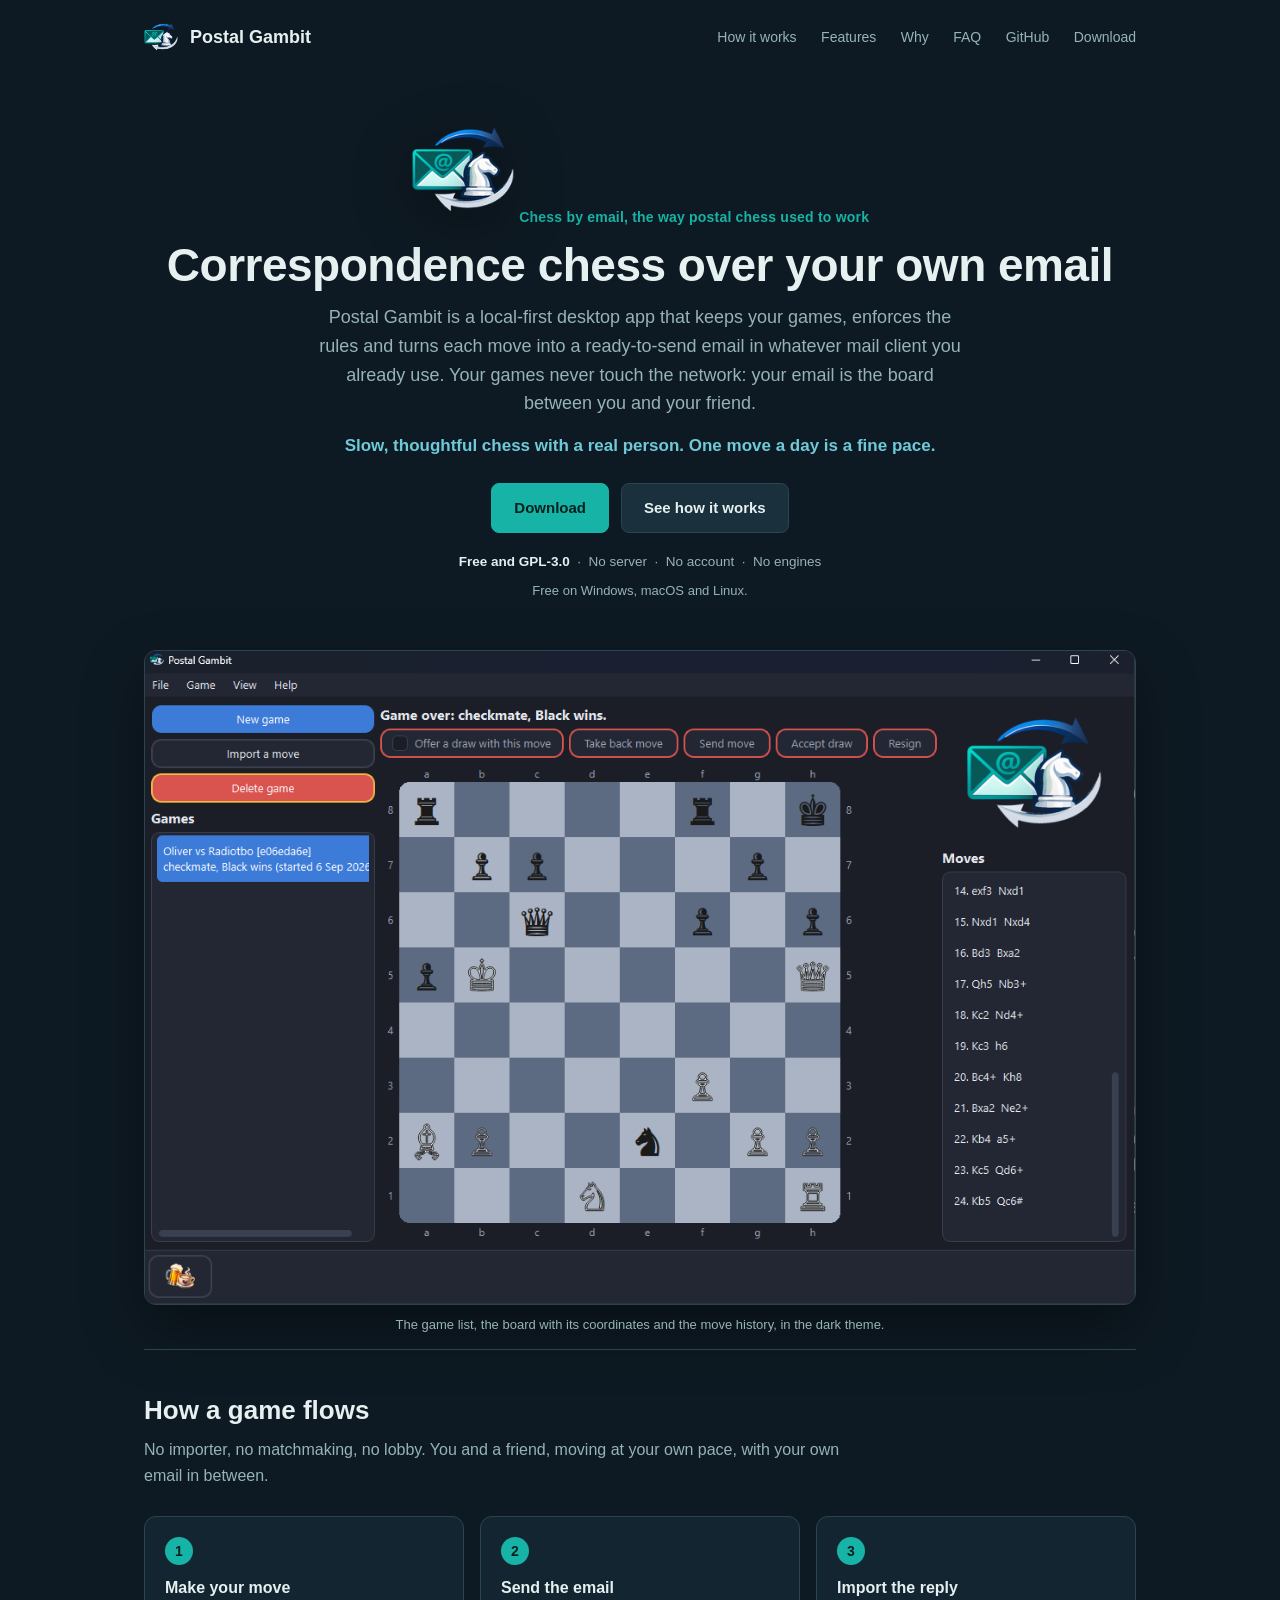
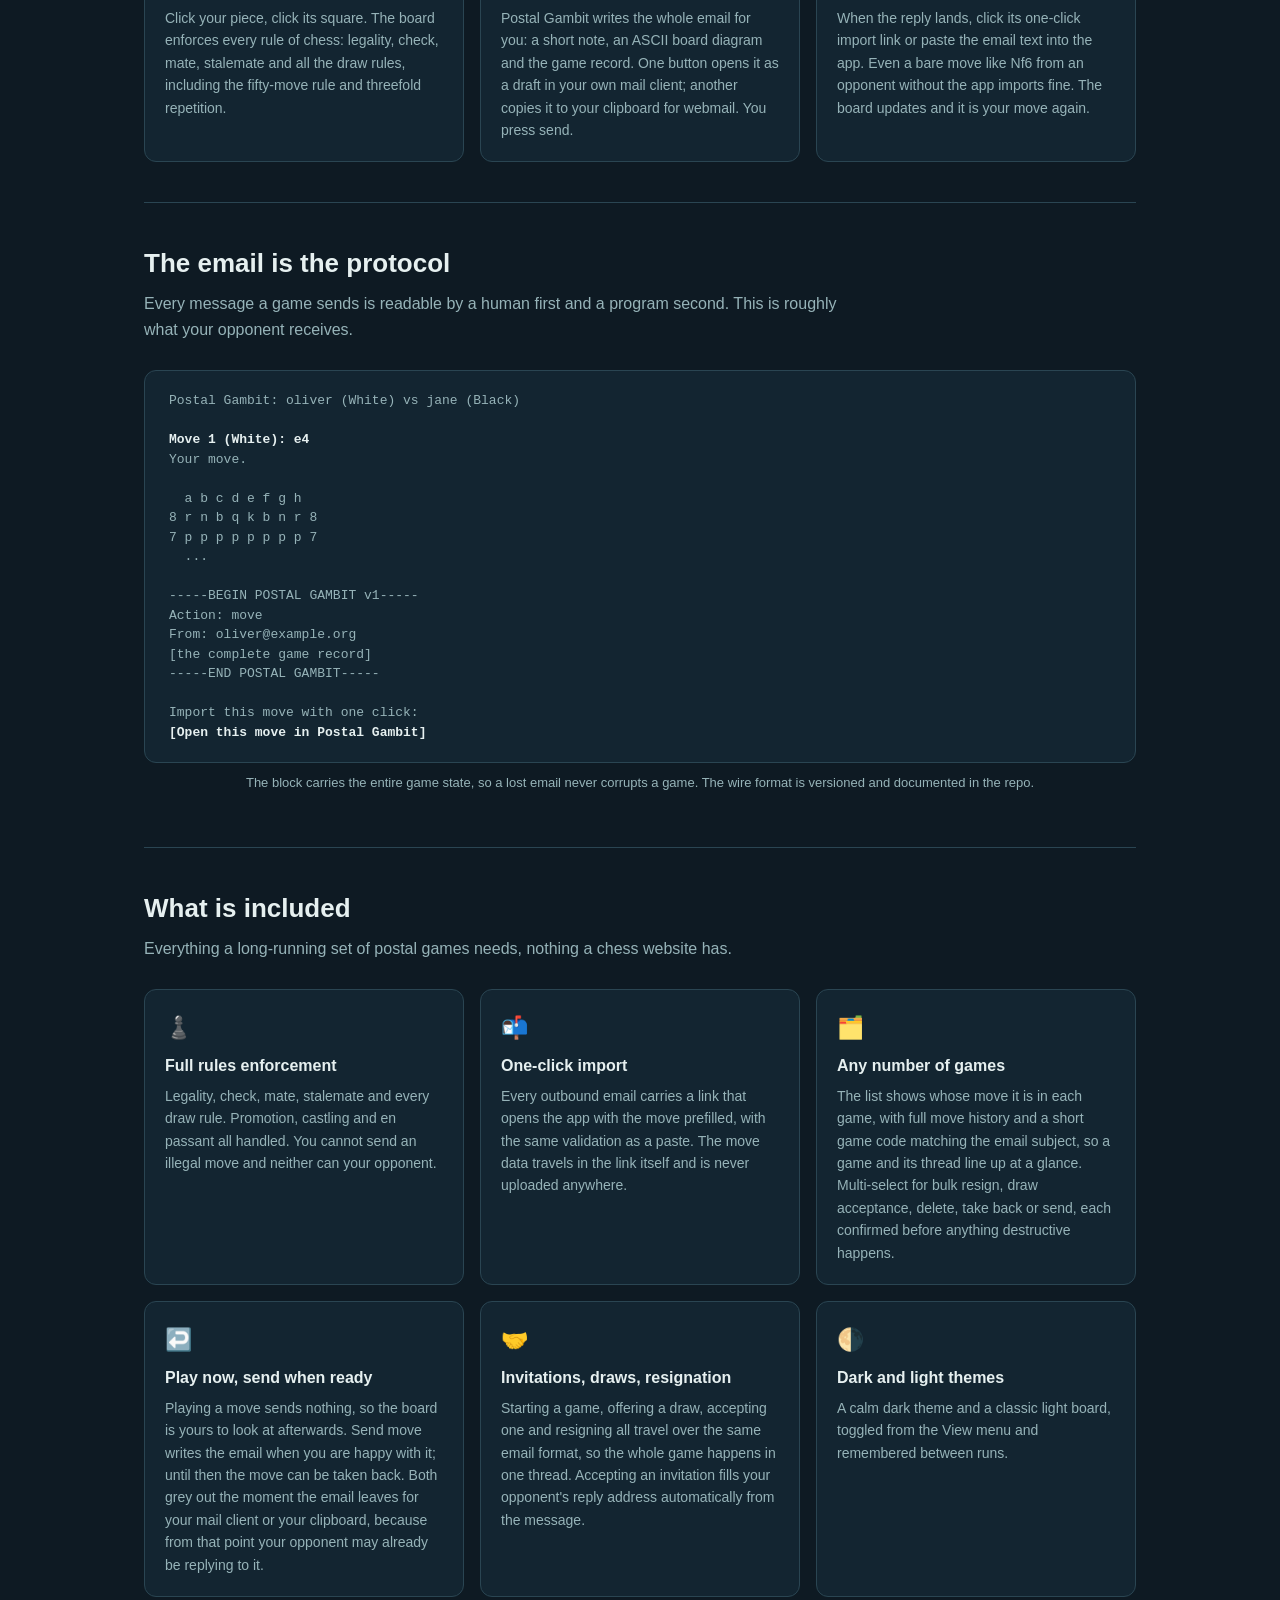
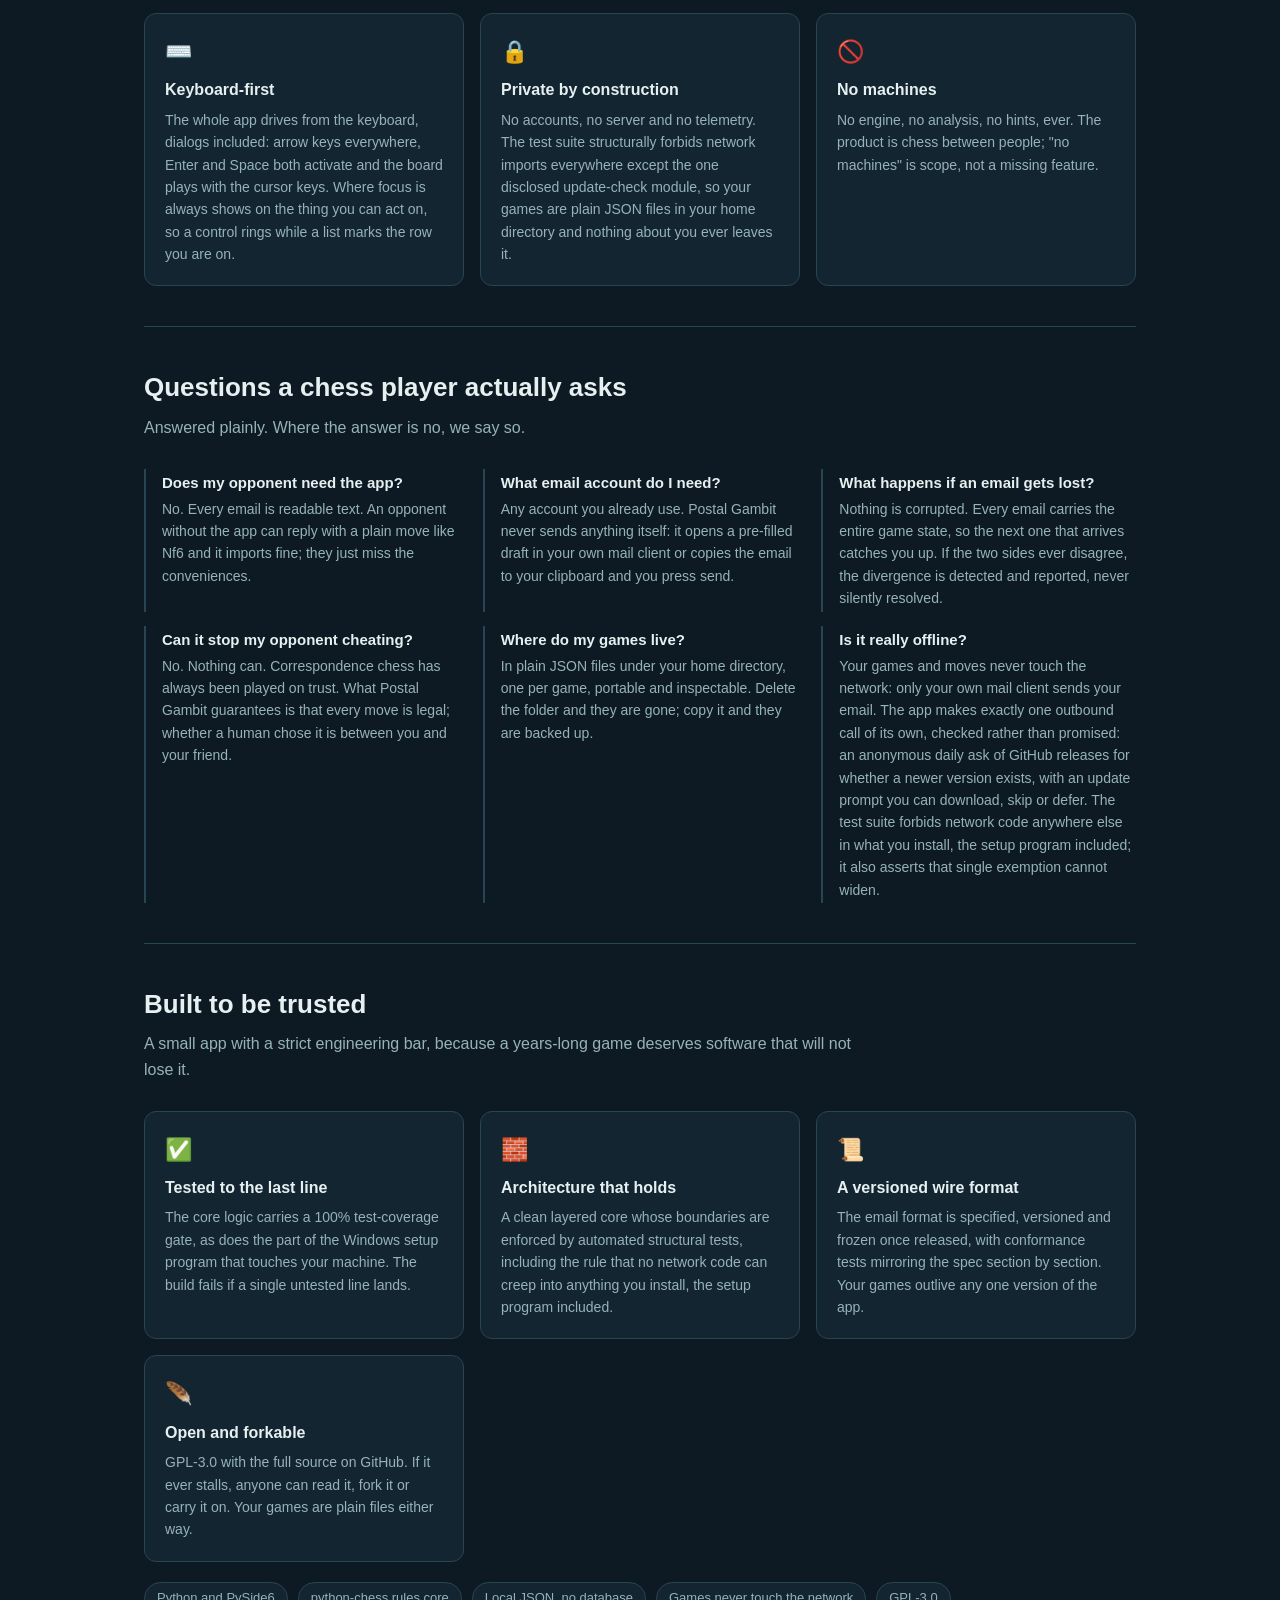
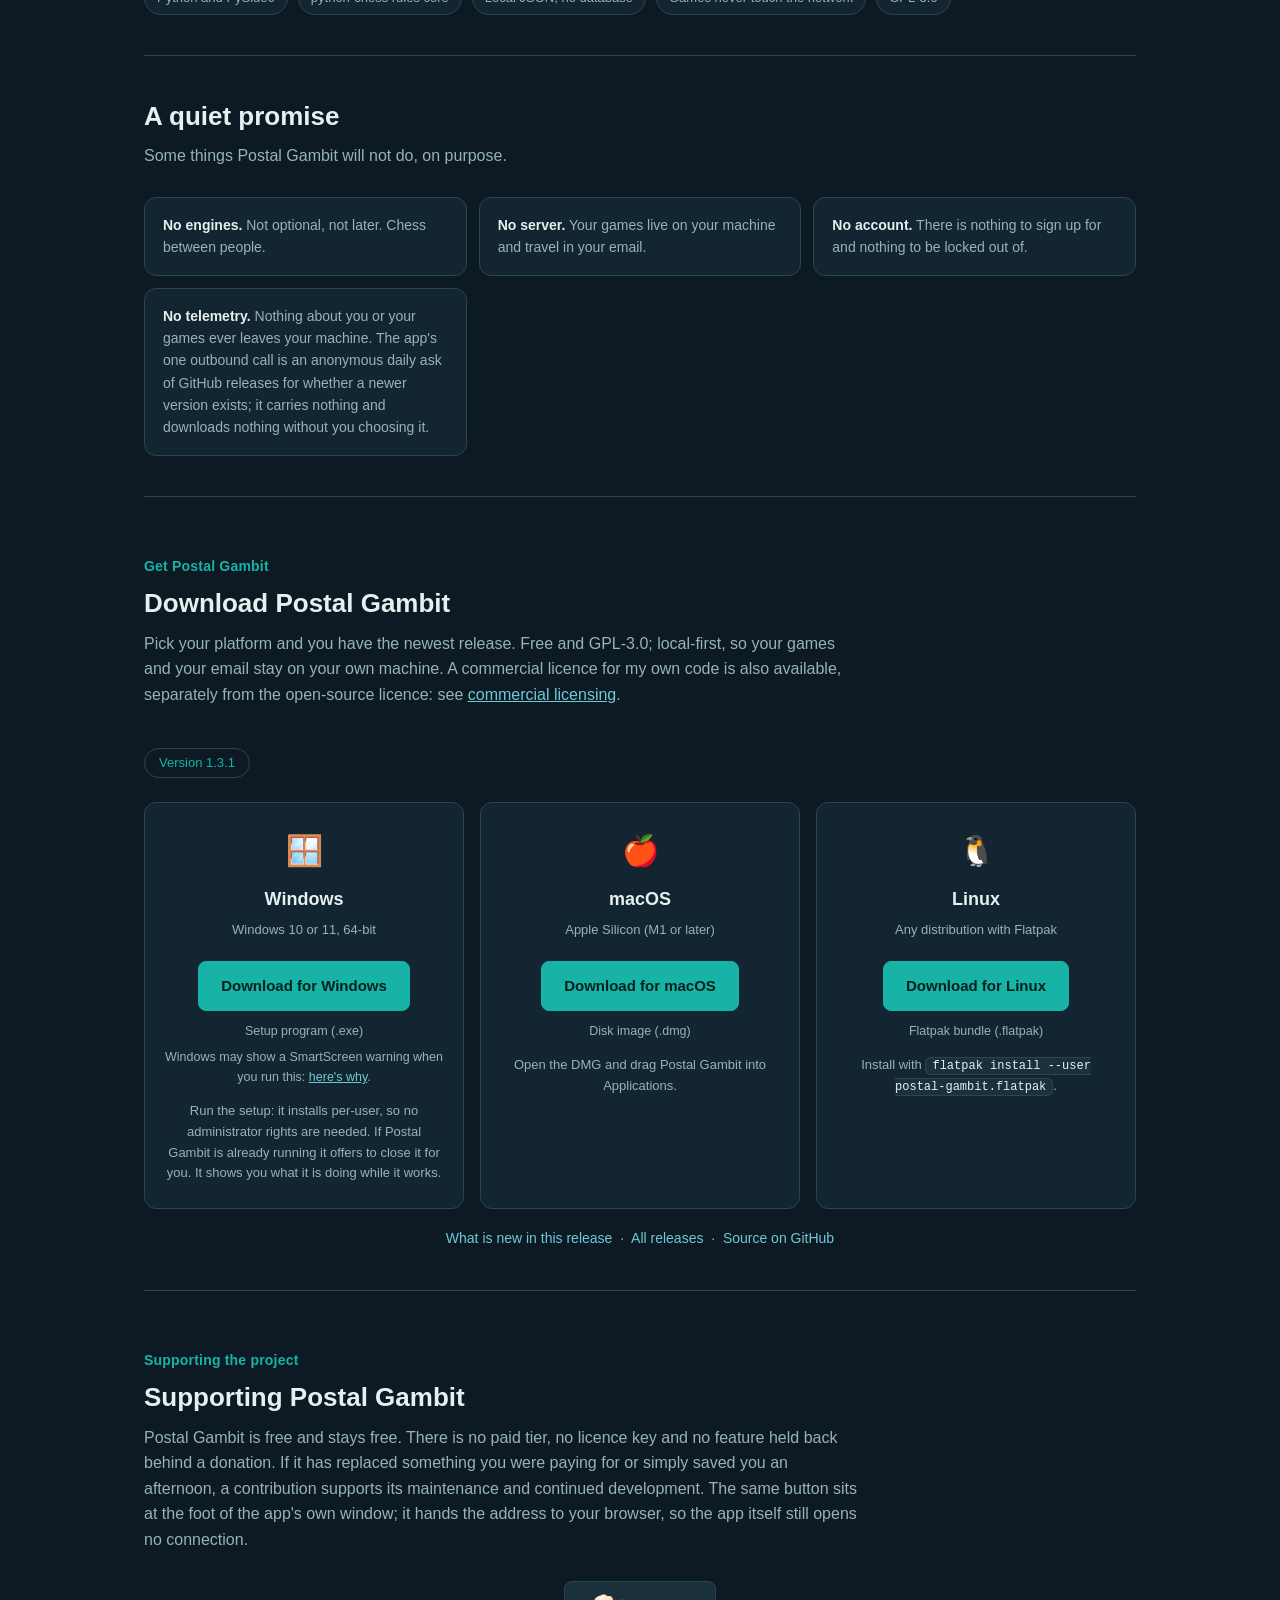
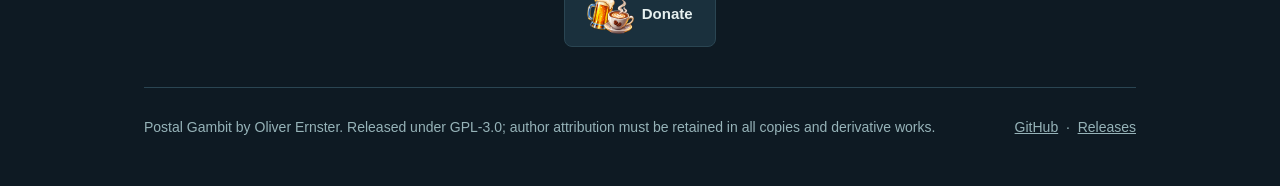
==== docs/index.html @ 9d226438 "Bump version to 1.3.1 Patch release for the new donation page." ====
<!DOCTYPE html>
<html lang="en">
<head>
    <meta charset="UTF-8"/>
    <meta name="viewport" content="width=device-width, initial-scale=1.0"/>
    <title>Postal Gambit: correspondence chess over your own email</title>
    <meta name="description"
          content="A free, open-source desktop app for playing correspondence chess by email. It keeps your games, enforces the rules and turns each move into a ready-to-send email in your own mail client. No server, no account, no engines."/>
    <link rel="canonical" href="https://ernster.dev/postal-gambit/"/>
    <meta name="robots" content="index, follow"/>
    <meta name="author" content="Oliver Ernster"/>
    <meta name="theme-color" content="#0e1a23"/>
    <meta property="og:type" content="website"/>
    <meta property="og:site_name" content="Postal Gambit"/>
    <meta property="og:url" content="https://ernster.dev/postal-gambit/"/>
    <meta property="og:title" content="Postal Gambit: correspondence chess over your own email"/>
    <meta property="og:description"
          content="Slow, thoughtful chess with a friend by email, the way postal chess used to work. Your mail client is the transport; the app keeps the games and enforces the rules."/>
    <meta property="og:image" content="https://ernster.dev/postal-gambit/icon.png"/>
    <meta property="og:image:alt" content="Postal Gambit app icon"/>
    <meta property="og:locale" content="en_GB"/>
    <meta name="twitter:card" content="summary"/>
    <meta name="twitter:title" content="Postal Gambit: correspondence chess over your own email"/>
    <meta name="twitter:description" content="Slow, thoughtful chess with a friend by email, the way postal chess used to work. Your mail client is the transport; the app keeps the games and enforces the rules."/>
    <meta name="twitter:image" content="https://ernster.dev/postal-gambit/icon.png"/>
    <link rel="icon" type="image/png" href="icon.png"/>
    <script type="application/ld+json">
    {
        "@context": "https://schema.org",
        "@type": "SoftwareApplication",
        "name": "Postal Gambit",
        "operatingSystem": "Windows, macOS, Linux",
        "applicationCategory": "GameApplication",
        "applicationSubCategory": "Correspondence chess",
        "description": "A local-first desktop app for correspondence chess by email. It keeps your games, enforces the rules and turns each move into a ready-to-send email in your own mail client. Your games never touch the network.",
        "url": "https://ernster.dev/postal-gambit/",
        "downloadUrl": "https://github.com/oernster/postal-gambit/releases",
        "softwareHelp": "https://github.com/oernster/postal-gambit",
        "license": "https://www.gnu.org/licenses/gpl-3.0.html",
        "image": "https://ernster.dev/postal-gambit/icon.png",
        "offers": {"@type": "Offer", "price": "0", "priceCurrency": "USD"},
        "author": {"@type": "Person", "name": "Oliver Ernster", "url": "https://github.com/oernster"}
    }
    </script>
    <script type="application/ld+json">
    {
        "@context": "https://schema.org",
        "@type": "FAQPage",
        "mainEntity": [
            {"@type": "Question", "name": "Does my opponent need the app?",
             "acceptedAnswer": {"@type": "Answer", "text": "No. Every email is readable text. An opponent without the app can reply with a plain move like Nf6 and it imports fine; they just miss the conveniences."}},
            {"@type": "Question", "name": "What email account do I need?",
             "acceptedAnswer": {"@type": "Answer", "text": "Any account you already use. Postal Gambit never sends anything itself: it opens a pre-filled draft in your own mail client or copies the email to your clipboard and you press send."}},
            {"@type": "Question", "name": "What happens if an email gets lost?",
             "acceptedAnswer": {"@type": "Answer", "text": "Nothing is corrupted. Every email carries the entire game state, so the next one that arrives catches you up. If the two sides ever disagree, the divergence is detected and reported, never silently resolved."}},
            {"@type": "Question", "name": "Can it stop my opponent cheating?",
             "acceptedAnswer": {"@type": "Answer", "text": "No. Nothing can. Correspondence chess has always been played on trust. What Postal Gambit guarantees is that every move is legal; whether a human chose it is between you and your friend."}},
            {"@type": "Question", "name": "Where do my games live?",
             "acceptedAnswer": {"@type": "Answer", "text": "In plain JSON files under your home directory, one per game, portable and inspectable. Delete the folder and they are gone; copy it and they are backed up."}},
            {"@type": "Question", "name": "Is it really offline?",
             "acceptedAnswer": {"@type": "Answer", "text": "Your games and moves never touch the network: only your own mail client sends your email. The app makes exactly one outbound call of its own, checked rather than promised: an anonymous daily ask of GitHub releases for whether a newer version exists, with an update prompt you can download, skip or defer. The test suite forbids network code anywhere else in what you install, the setup program included; it also asserts that single exemption cannot widen."}}
        ]
    }
    </script>
    <link rel="stylesheet" href="site.css"/>
</head>
<body>
<div class="wrap">
    <header class="site">
        <div class="logo">
            <img src="icon.png" alt="Postal Gambit"/>
            <span>Postal Gambit</span>
        </div>
        <nav class="nav">
            <a href="#how">How it works</a>
            <a href="#features">Features</a>
            <a href="why.html">Why</a>
            <a href="#faq">FAQ</a>
            <a href="https://github.com/oernster/postal-gambit">GitHub</a>
            <a href="#download">Download</a>
        </nav>
    </header>

    <section class="hero">
        <img class="mark" src="icon.png" alt="Postal Gambit icon"/>
        <span class="eyebrow">Chess by email, the way postal chess used to work</span>
        <h1>Correspondence chess over your own email</h1>
        <p class="tagline">
            Postal Gambit is a local-first desktop app that keeps your games, enforces the rules and
            turns each move into a ready-to-send email in whatever mail client you already use. Your
            games never touch the network: your email is the board between you and your friend.
        </p>
        <p class="switch">Slow, thoughtful chess with a real person. One move a day is a fine pace.</p>
        <div class="cta">
            <a class="btn primary" href="#download">Download</a>
            <a class="btn" href="#how">See how it works</a>
        </div>
        <div class="cue"><b>Free and GPL-3.0</b> &nbsp;·&nbsp; No server &nbsp;·&nbsp; No account
            &nbsp;·&nbsp; No engines</div>
        <div class="platforms">Free on Windows, macOS and Linux.</div>
    </section>

    <section class="shot">
        <div class="shot-frame">
            <img src="screenshots/main.png"
                 alt="Postal Gambit in the dark theme: the game list on the left, the board in the middle with file letters and rank numbers round all four edges, the move history and app badge on the right, plus the donate button on the strip along the foot of the window. The game has ended in checkmate, so Take back move, Send move, Accept draw and Resign are all greyed."/>
        </div>
        <p class="shot-cap">The game list, the board with its coordinates and the move history, in
            the dark theme.</p>
    </section>

    <section class="section" id="how">
        <h2>How a game flows</h2>
        <p class="lead">No importer, no matchmaking, no lobby. You and a friend, moving at your own
            pace, with your own email in between.</p>
        <div class="steps">
            <div class="step">
                <span class="n">1</span>
                <h3>Make your move</h3>
                <p>Click your piece, click its square. The board enforces every rule of chess: legality,
                    check, mate, stalemate and all the draw rules, including the fifty-move rule and
                    threefold repetition.</p>
            </div>
            <div class="step">
                <span class="n">2</span>
                <h3>Send the email</h3>
                <p>Postal Gambit writes the whole email for you: a short note, an ASCII board diagram
                    and the game record. One button opens it as a draft in your own mail client; another
                    copies it to your clipboard for webmail. You press send.</p>
            </div>
            <div class="step">
                <span class="n">3</span>
                <h3>Import the reply</h3>
                <p>When the reply lands, click its one-click import link or paste the email text into
                    the app. Even a bare move like Nf6 from an opponent without the app imports fine.
                    The board updates and it is your move again.</p>
            </div>
        </div>
    </section>

    <section class="section" id="email">
        <h2>The email is the protocol</h2>
        <p class="lead">Every message a game sends is readable by a human first and a program second.
            This is roughly what your opponent receives.</p>
        <div class="sample">
            <pre>
Postal Gambit: oliver (White) vs jane (Black)

<b>Move 1 (White): e4</b>
Your move.

  a b c d e f g h
8 r n b q k b n r 8
7 p p p p p p p p 7
  ...

-----BEGIN POSTAL GAMBIT v1-----
Action: move
From: oliver@example.org
[the complete game record]
-----END POSTAL GAMBIT-----

Import this move with one click:
<b>[Open this move in Postal Gambit]</b></pre>
        </div>
        <p class="shot-cap">The block carries the entire game state, so a lost email never corrupts a
            game. The wire format is versioned and documented in the repo.</p>
    </section>

    <section class="section" id="features">
        <h2>What is included</h2>
        <p class="lead">Everything a long-running set of postal games needs, nothing a chess website
            has.</p>
        <div class="grid">
            <div class="card">
                <div class="ico">♟️</div>
                <h3>Full rules enforcement</h3>
                <p>Legality, check, mate, stalemate and every draw rule. Promotion, castling and en
                    passant all handled. You cannot send an illegal move and neither can your
                    opponent.</p>
            </div>
            <div class="card">
                <div class="ico">📬</div>
                <h3>One-click import</h3>
                <p>Every outbound email carries a link that opens the app with the move prefilled, with
                    the same validation as a paste. The move data travels in the link itself and is
                    never uploaded anywhere.</p>
            </div>
            <div class="card">
                <div class="ico">🗂️</div>
                <h3>Any number of games</h3>
                <p>The list shows whose move it is in each game, with full move history and a short
                    game code matching the email subject, so a game and its thread line up at a
                    glance. Multi-select for bulk resign, draw acceptance, delete, take back or
                    send, each confirmed before anything destructive happens.</p>
            </div>
            <div class="card">
                <div class="ico">↩️</div>
                <h3>Play now, send when ready</h3>
                <p>Playing a move sends nothing, so the board is yours to look at afterwards. Send
                    move writes the email when you are happy with it; until then the move can be
                    taken back. Both grey out the moment the email leaves for your mail client
                    or your clipboard, because from that point your opponent may already be
                    replying to it.</p>
            </div>
            <div class="card">
                <div class="ico">🤝</div>
                <h3>Invitations, draws, resignation</h3>
                <p>Starting a game, offering a draw, accepting one and resigning all travel over the
                    same email format, so the whole game happens in one thread. Accepting an
                    invitation fills your opponent's reply address automatically from the
                    message.</p>
            </div>
            <div class="card">
                <div class="ico">🌗</div>
                <h3>Dark and light themes</h3>
                <p>A calm dark theme and a classic light board, toggled from the View menu and
                    remembered between runs.</p>
            </div>
            <div class="card">
                <div class="ico">⌨️</div>
                <h3>Keyboard-first</h3>
                <p>The whole app drives from the keyboard, dialogs included: arrow keys everywhere,
                    Enter and Space both activate and the board plays with the cursor keys. Where
                    focus is always shows on the thing you can act on, so a control rings while a
                    list marks the row you are on.</p>
            </div>
            <div class="card">
                <div class="ico">🔒</div>
                <h3>Private by construction</h3>
                <p>No accounts, no server and no telemetry. The test suite structurally forbids
                    network imports everywhere except the one disclosed update-check module, so
                    your games are plain JSON files in your home directory and nothing about you
                    ever leaves it.</p>
            </div>
            <div class="card">
                <div class="ico">🚫</div>
                <h3>No machines</h3>
                <p>No engine, no analysis, no hints, ever. The product is chess between people; "no
                    machines" is scope, not a missing feature.</p>
            </div>
        </div>
    </section>

    <section class="section" id="faq">
        <h2>Questions a chess player actually asks</h2>
        <p class="lead">Answered plainly. Where the answer is no, we say so.</p>
        <div class="qa">
            <div class="item">
                <p class="q">Does my opponent need the app?</p>
                <p class="a">No. Every email is readable text. An opponent without the app can reply
                    with a plain move like Nf6 and it imports fine; they just miss the conveniences.</p>
            </div>
            <div class="item">
                <p class="q">What email account do I need?</p>
                <p class="a">Any account you already use. Postal Gambit never sends anything itself: it
                    opens a pre-filled draft in your own mail client or copies the email to your
                    clipboard and you press send.</p>
            </div>
            <div class="item">
                <p class="q">What happens if an email gets lost?</p>
                <p class="a">Nothing is corrupted. Every email carries the entire game state, so the
                    next one that arrives catches you up. If the two sides ever disagree, the divergence
                    is detected and reported, never silently resolved.</p>
            </div>
            <div class="item">
                <p class="q">Can it stop my opponent cheating?</p>
                <p class="a">No. Nothing can. Correspondence chess has always been played on trust.
                    What Postal Gambit guarantees is that every move is legal; whether a human chose it
                    is between you and your friend.</p>
            </div>
            <div class="item">
                <p class="q">Where do my games live?</p>
                <p class="a">In plain JSON files under your home directory, one per game, portable and
                    inspectable. Delete the folder and they are gone; copy it and they are backed
                    up.</p>
            </div>
            <div class="item">
                <p class="q">Is it really offline?</p>
                <p class="a">Your games and moves never touch the network: only your own mail
                    client sends your email. The app makes exactly one outbound call of its own,
                    checked rather than promised: an anonymous daily ask of GitHub releases for
                    whether a newer version exists, with an update prompt you can download, skip
                    or defer. The test suite forbids network code anywhere else in what you
                    install, the setup program included; it also asserts that single
                    exemption cannot widen.</p>
            </div>
        </div>
    </section>

    <section class="section" id="built">
        <h2>Built to be trusted</h2>
        <p class="lead">A small app with a strict engineering bar, because a years-long game deserves
            software that will not lose it.</p>
        <div class="grid">
            <div class="card">
                <div class="ico">✅</div>
                <h3>Tested to the last line</h3>
                <p>The core logic carries a 100% test-coverage gate, as does the part of the
                    Windows setup program that touches your machine. The build fails if a single
                    untested line lands.</p>
            </div>
            <div class="card">
                <div class="ico">🧱</div>
                <h3>Architecture that holds</h3>
                <p>A clean layered core whose boundaries are enforced by automated structural tests,
                    including the rule that no network code can creep into anything you install,
                    the setup program included.</p>
            </div>
            <div class="card">
                <div class="ico">📜</div>
                <h3>A versioned wire format</h3>
                <p>The email format is specified, versioned and frozen once released, with conformance
                    tests mirroring the spec section by section. Your games outlive any one version of
                    the app.</p>
            </div>
            <div class="card">
                <div class="ico">🪶</div>
                <h3>Open and forkable</h3>
                <p>GPL-3.0 with the full source on GitHub. If it ever stalls, anyone can read it, fork
                    it or carry it on. Your games are plain files either way.</p>
            </div>
        </div>
        <div class="stack">
            <span class="chip">Python and PySide6</span>
            <span class="chip">python-chess rules core</span>
            <span class="chip">Local JSON, no database</span>
            <span class="chip">Games never touch the network</span>
            <span class="chip">GPL-3.0</span>
        </div>
    </section>

    <section class="section" id="promise">
        <h2>A quiet promise</h2>
        <p class="lead">Some things Postal Gambit will not do, on purpose.</p>
        <ul class="promise-list">
            <li><b>No engines.</b> Not optional, not later. Chess between people.</li>
            <li><b>No server.</b> Your games live on your machine and travel in your email.</li>
            <li><b>No account.</b> There is nothing to sign up for and nothing to be locked out of.</li>
            <li><b>No telemetry.</b> Nothing about you or your games ever leaves your machine.
                The app's one outbound call is an anonymous daily ask of GitHub releases for
                whether a newer version exists; it carries nothing and downloads nothing without
                you choosing it.</li>
        </ul>
    </section>

    <section class="section" id="download">
        <span class="eyebrow">Get Postal Gambit</span>
        <h2>Download Postal Gambit</h2>
        <p class="lead">Pick your platform and you have the newest release. Free and GPL-3.0; local-first,
            so your games and your email stay on your own machine.
            A commercial licence for my own code is also available, separately from the open-source licence: see <a href="https://ernster.dev/commercial-licensing.html">commercial licensing</a>.</p>
        <span class="dl-version" id="dl-version">Version <!--VERSION-->1.3.1<!--/VERSION--></span>
        <div class="downloads">
            <div class="dl-card">
                <div class="ico">🪟</div>
                <h3>Windows</h3>
                <p class="req">Windows 10 or 11, 64-bit</p>
                <a class="btn primary"
                   href="https://github.com/oernster/postal-gambit/releases/latest/download/PostalGambitSetup.exe">Download
                    for Windows</a>
                <p class="meta" data-asset="PostalGambitSetup.exe">Setup program (.exe)</p>
                <p class="meta">Windows may show a SmartScreen warning when you run this: <a href="/windows-smartscreen.html">here's why</a>.</p>
                <p class="how">Run the setup: it installs per-user, so no administrator rights are
                    needed. If Postal Gambit is already running it offers to close it for you. It
                    shows you what it is doing while it works.</p>
            </div>
            <div class="dl-card">
                <div class="ico">🍎</div>
                <h3>macOS</h3>
                <p class="req">Apple Silicon (M1 or later)</p>
                <a class="btn primary"
                   href="https://github.com/oernster/postal-gambit/releases/latest/download/postal-gambit.dmg">Download
                    for macOS</a>
                <p class="meta" data-asset="postal-gambit.dmg">Disk image (.dmg)</p>
                <p class="how">Open the DMG and drag Postal Gambit into Applications.</p>
            </div>
            <div class="dl-card">
                <div class="ico">🐧</div>
                <h3>Linux</h3>
                <p class="req">Any distribution with Flatpak</p>
                <a class="btn primary"
                   href="https://github.com/oernster/postal-gambit/releases/latest/download/postal-gambit.flatpak">Download
                    for Linux</a>
                <p class="meta" data-asset="postal-gambit.flatpak">Flatpak bundle (.flatpak)</p>
                <p class="how">Install with <code>flatpak install --user postal-gambit.flatpak</code>.</p>
            </div>
        </div>
        <p class="dl-links">
            <a id="dl-whats-new" href="https://github.com/oernster/postal-gambit/releases/latest">What is
                new in this release</a>
            &nbsp;·&nbsp;
            <a href="https://github.com/oernster/postal-gambit/releases">All releases</a>
            &nbsp;·&nbsp;
            <a href="https://github.com/oernster/postal-gambit">Source on GitHub</a>
        </p>
    </section>

    <section class="section" id="support">
        <span class="eyebrow">Supporting the project</span>
        <h2>Supporting Postal Gambit</h2>
        <p class="lead">Postal Gambit is free and stays free. There is no paid tier, no licence key
            and no feature held back behind a donation. If it has replaced something you were paying
            for or simply saved you an afternoon, a contribution supports its maintenance and
            continued development. The same button sits at the foot of the app's own window; it
            hands the address to your browser, so the app itself still opens no connection.</p>
        <div class="cta">
            <a class="btn" href="https://www.paypal.com/ncp/payment/9SYYUDRGLVFUQ">
                <img src="donate.png" alt=""/>
                Donate
            </a>
        </div>
    </section>

    <footer class="site">
        <span>Postal Gambit by Oliver Ernster. Released under GPL-3.0; author attribution must be
            retained in all copies and derivative works.</span>
        <span>
            <a href="https://github.com/oernster/postal-gambit">GitHub</a>
            &nbsp;·&nbsp;
            <a href="https://github.com/oernster/postal-gambit/releases">Releases</a>
        </span>
    </footer>
</div>
<script>
    // The download buttons never go stale: each points at GitHub's releases/latest/download
    // redirect, which always serves the newest release's asset (the asset names are version-free
    // by design). This script only decorates the page with live details: the version chip and
    // each installer's size, fetched from the GitHub API. If the call fails (offline,
    // rate-limited, no release yet), the static text above stands on its own: the version
    // chip is stamped from the VERSION file by stamp_version.py at the repository root.
    (function () {
        var api = "https://api.github.com/repos/oernster/postal-gambit/releases/latest";
        fetch(api).then(function (r) {
            if (!r.ok) { throw new Error("release lookup failed"); }
            return r.json();
        }).then(function (rel) {
            var version = (rel.tag_name || "").replace(/^v/, "");
            if (version) {
                document.getElementById("dl-version").textContent = "Version " + version;
            }
            if (rel.html_url) {
                document.getElementById("dl-whats-new").href = rel.html_url;
            }
            (rel.assets || []).forEach(function (asset) {
                var meta = document.querySelector('[data-asset="' + asset.name + '"]');
                if (meta && asset.size) {
                    var mb = (asset.size / (1024 * 1024)).toFixed(1);
                    meta.textContent = meta.textContent + " · " + mb + " MB";
                }
            });
        }).catch(function () { /* The static page already says everything essential. */ });
    })();
</script>
</body>
</html>
---- docs/site.css ----
/* Palette drawn from the app icon: deep teal and navy for the surfaces,
   the envelope's teal as the brand colour, pale cyan for links. */
:root {
    --bg: #0e1a23;
    --bg-elev: #132531;
    --bg-elev-2: #1a303d;
    --border: #2a4552;
    --text: #e6f0f0;
    --text-dim: #96b3b8;
    --accent: #6fc9d8;
    --accent-ink: #06181d;
    --brand: #17b3a6;
    --brand-ink: #04211e;
    --good: #6fbf73;
    --radius: 12px;
    --font: -apple-system, BlinkMacSystemFont, "Segoe UI", Roboto, "Helvetica Neue", sans-serif;
}

* { box-sizing: border-box; }

body {
    margin: 0;
    background: radial-gradient(1200px 600px at 50% -10%, #16333c 0%, var(--bg) 60%);
    color: var(--text);
    font-family: var(--font);
    line-height: 1.6;
}

a { color: var(--accent); }

.wrap {
    max-width: 1040px;
    margin: 0 auto;
    padding: 0 24px;
}

header.site {
    display: flex;
    align-items: center;
    justify-content: space-between;
    padding: 20px 0;
    flex-wrap: wrap;
    gap: 10px;
}

.logo {
    display: flex;
    align-items: center;
    gap: 12px;
    font-weight: 700;
    font-size: 18px;
}

.logo img { width: 34px; height: 34px; }

.nav a {
    color: var(--text-dim);
    text-decoration: none;
    margin-left: 20px;
    font-size: 14px;
}

.nav a:hover { color: var(--text); }

.hero {
    text-align: center;
    padding: 44px 0 12px;
}

.hero img.mark {
    width: 104px;
    height: 104px;
    filter: drop-shadow(0 12px 30px rgba(0, 0, 0, 0.45));
}

.eyebrow {
    display: inline-block;
    margin: 18px 0 6px;
    font-size: 14px;
    font-weight: 600;
    letter-spacing: 0.2px;
    color: var(--brand);
}

.hero h1 {
    font-size: 46px;
    margin: 6px 0 12px;
    letter-spacing: -0.5px;
    line-height: 1.1;
}

.hero p.tagline {
    font-size: 18px;
    color: var(--text-dim);
    max-width: 660px;
    margin: 0 auto 14px;
}

.hero p.switch {
    font-size: 17px;
    font-weight: 600;
    color: var(--accent);
    max-width: 660px;
    margin: 4px auto 0;
}

.cta {
    display: flex;
    gap: 12px;
    justify-content: center;
    flex-wrap: wrap;
    margin-top: 24px;
}

.btn {
    display: inline-flex;
    align-items: center;
    gap: 8px;
    text-decoration: none;
    border-radius: 8px;
    padding: 12px 22px;
    font-weight: 600;
    font-size: 15px;
    border: 1px solid var(--border);
    color: var(--text);
    background: var(--bg-elev-2);
}

.btn.primary {
    background: var(--brand);
    color: var(--brand-ink);
    border-color: var(--brand);
}

.btn:hover { border-color: var(--brand); }

/* The donation mark. Sized in em against the button's own type, so the two
   stay in proportion if that type ever changes. It is a detailed picture
   rather than a glyph, so at a single line's height it is not readable: this
   deliberately makes the donate button taller than a text-only button beside
   it. Do not pin the two heights back together. display: block drops the
   inline descender space that would add a stray couple of pixels underneath. */
.btn img {
    display: block;
    height: 2.7em;
    width: auto;
}

.cue {
    margin-top: 18px;
    color: var(--text-dim);
    font-size: 13.5px;
}

.cue b { color: var(--text); font-weight: 600; }

.platforms {
    margin-top: 8px;
    color: var(--text-dim);
    font-size: 13px;
}

.shot {
    margin: 36px 0 8px;
}

.shot-frame {
    border: 1px solid var(--border);
    border-radius: var(--radius);
    background: var(--bg-elev);
    overflow: hidden;
    box-shadow: 0 24px 60px rgba(0, 0, 0, 0.4);
}

.shot-frame img { display: block; width: 100%; height: auto; }

.shot-placeholder {
    display: flex;
    align-items: center;
    justify-content: center;
    min-height: 320px;
    color: var(--text-dim);
    font-size: 14px;
}

.shot-cap {
    text-align: center;
    color: var(--text-dim);
    font-size: 13px;
    margin-top: 10px;
}

.section {
    padding: 40px 0;
    border-top: 1px solid var(--border);
}

.section h2 {
    font-size: 26px;
    margin: 0 0 6px;
}

.section p.lead {
    color: var(--text-dim);
    margin: 0 0 28px;
    max-width: 720px;
}

.grid {
    display: grid;
    grid-template-columns: repeat(auto-fit, minmax(240px, 1fr));
    gap: 16px;
}

.grid.two {
    grid-template-columns: repeat(auto-fit, minmax(320px, 1fr));
}

.card {
    background: var(--bg-elev);
    border: 1px solid var(--border);
    border-radius: var(--radius);
    padding: 20px;
}

.card .ico {
    font-size: 22px;
    margin-bottom: 8px;
}

.card h3 {
    margin: 0 0 6px;
    font-size: 16px;
}

.card p {
    margin: 0;
    color: var(--text-dim);
    font-size: 14px;
}

/* Objection map */
.qa {
    display: grid;
    grid-template-columns: repeat(auto-fit, minmax(300px, 1fr));
    gap: 14px 24px;
}

.qa .item {
    border-left: 2px solid var(--border);
    padding: 2px 0 2px 16px;
}

.qa .q {
    font-weight: 600;
    color: var(--text);
    margin: 0 0 3px;
    font-size: 15px;
}

.qa .a {
    margin: 0;
    color: var(--text-dim);
    font-size: 14px;
}

/* Steps */
.steps {
    display: grid;
    grid-template-columns: repeat(auto-fit, minmax(240px, 1fr));
    gap: 16px;
}

.step {
    background: var(--bg-elev);
    border: 1px solid var(--border);
    border-radius: var(--radius);
    padding: 20px;
    position: relative;
}

.step .n {
    display: inline-flex;
    align-items: center;
    justify-content: center;
    width: 28px;
    height: 28px;
    border-radius: 999px;
    background: var(--brand);
    color: var(--brand-ink);
    font-weight: 700;
    font-size: 14px;
    margin-bottom: 10px;
}

.step h3 { margin: 0 0 6px; font-size: 16px; }
.step p { margin: 0; color: var(--text-dim); font-size: 14px; }

/* Sample email */
.sample {
    background: var(--bg-elev);
    border: 1px solid var(--border);
    border-radius: var(--radius);
    padding: 20px 24px;
    overflow-x: auto;
}

.sample pre {
    margin: 0;
    font-family: "Consolas", "Courier New", monospace;
    font-size: 13px;
    line-height: 1.5;
    color: var(--text-dim);
}

.sample pre b { color: var(--text); font-weight: 600; }

.promise-list {
    list-style: none;
    margin: 0;
    padding: 0;
    display: grid;
    grid-template-columns: repeat(auto-fit, minmax(260px, 1fr));
    gap: 12px;
}

.promise-list li {
    background: var(--bg-elev);
    border: 1px solid var(--border);
    border-radius: var(--radius);
    padding: 16px 18px;
    color: var(--text-dim);
    font-size: 14px;
}

.promise-list b { color: var(--text); font-weight: 600; }

.stack {
    display: flex;
    flex-wrap: wrap;
    gap: 10px;
    margin-top: 20px;
}

.chip {
    font-size: 13px;
    color: var(--text-dim);
    border: 1px solid var(--border);
    border-radius: 999px;
    padding: 5px 12px;
    background: var(--bg-elev);
}

/* Download */
.dl-version {
    display: inline-block;
    margin-top: 12px;
    font-size: 13px;
    color: var(--brand);
    border: 1px solid var(--border);
    border-radius: 999px;
    padding: 4px 14px;
}

.downloads {
    display: grid;
    grid-template-columns: repeat(auto-fit, minmax(260px, 1fr));
    gap: 16px;
    margin-top: 24px;
}

.dl-card {
    background: var(--bg-elev);
    border: 1px solid var(--border);
    border-radius: var(--radius);
    padding: 24px 20px;
    text-align: center;
    display: flex;
    flex-direction: column;
    gap: 6px;
}

.dl-card .ico { font-size: 30px; }
.dl-card h3 { margin: 4px 0 0; font-size: 18px; }
.dl-card .req { color: var(--text-dim); font-size: 13px; margin: 0; }
.dl-card .btn { margin: 14px auto 4px; justify-content: center; }
.dl-card .meta { color: var(--text-dim); font-size: 12.5px; min-height: 1.2em; margin: 0; }
.dl-card .how { color: var(--text-dim); font-size: 13px; margin: 8px 0 0; }

.dl-card code {
    background: var(--bg-elev-2);
    border: 1px solid var(--border);
    border-radius: 6px;
    padding: 1px 6px;
    font-size: 12px;
    color: var(--text);
}

.dl-links {
    text-align: center;
    color: var(--text-dim);
    font-size: 14px;
    margin: 18px 0 0;
}

.dl-links a { color: var(--accent); text-decoration: none; }
.dl-links a:hover { text-decoration: underline; }

.close {
    text-align: center;
    padding: 48px 0;
    border-top: 1px solid var(--border);
}

.close h2 { font-size: 28px; margin: 0 0 10px; }
.close p { color: var(--text-dim); max-width: 620px; margin: 0 auto 24px; }

footer.site {
    border-top: 1px solid var(--border);
    padding: 28px 0 48px;
    color: var(--text-dim);
    font-size: 14px;
    display: flex;
    flex-wrap: wrap;
    gap: 10px;
    justify-content: space-between;
}

footer.site a { color: var(--text-dim); }

@media (max-width: 640px) {
    .hero h1 { font-size: 34px; }
    .nav a { margin: 0 14px 0 0; }
}

.prose p {
    color: var(--text-dim);
    max-width: 720px;
    margin: 0 0 18px;
    font-size: 16px;
}

.prose p:last-child { margin-bottom: 0; }
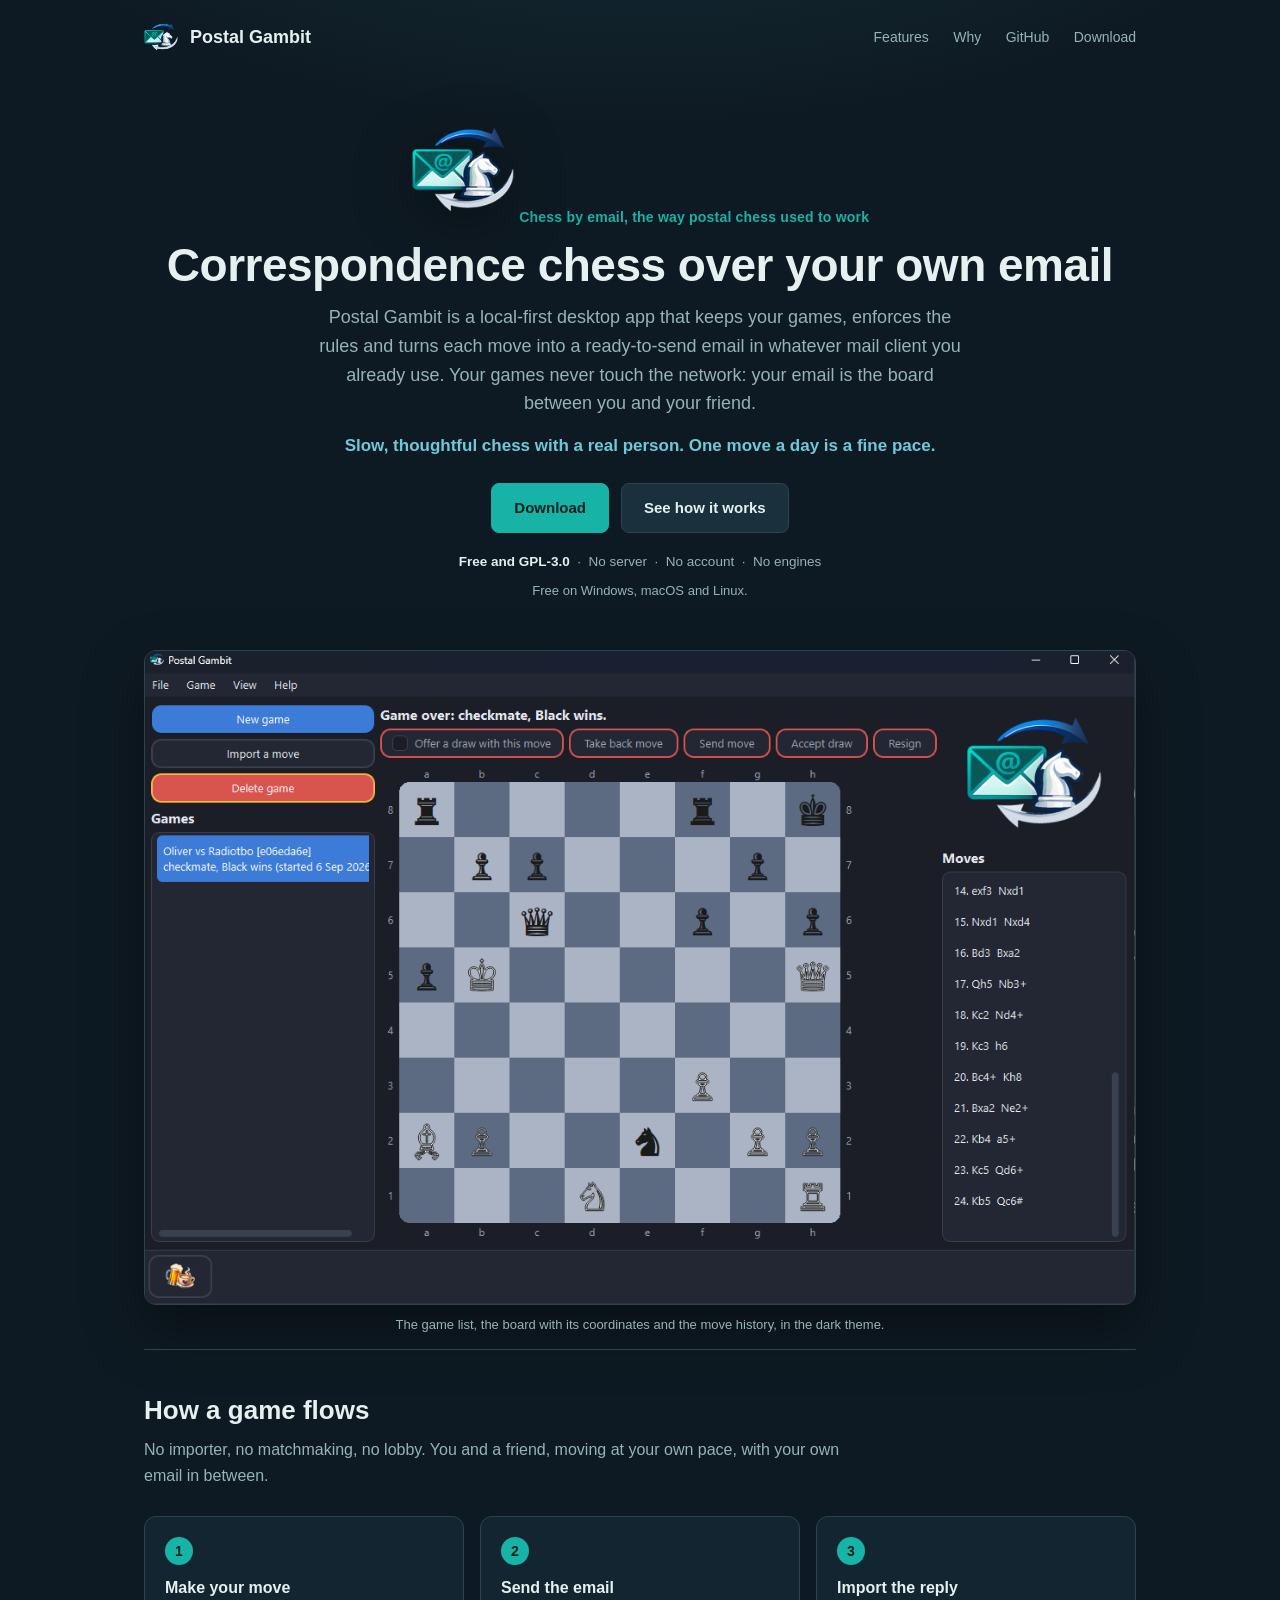
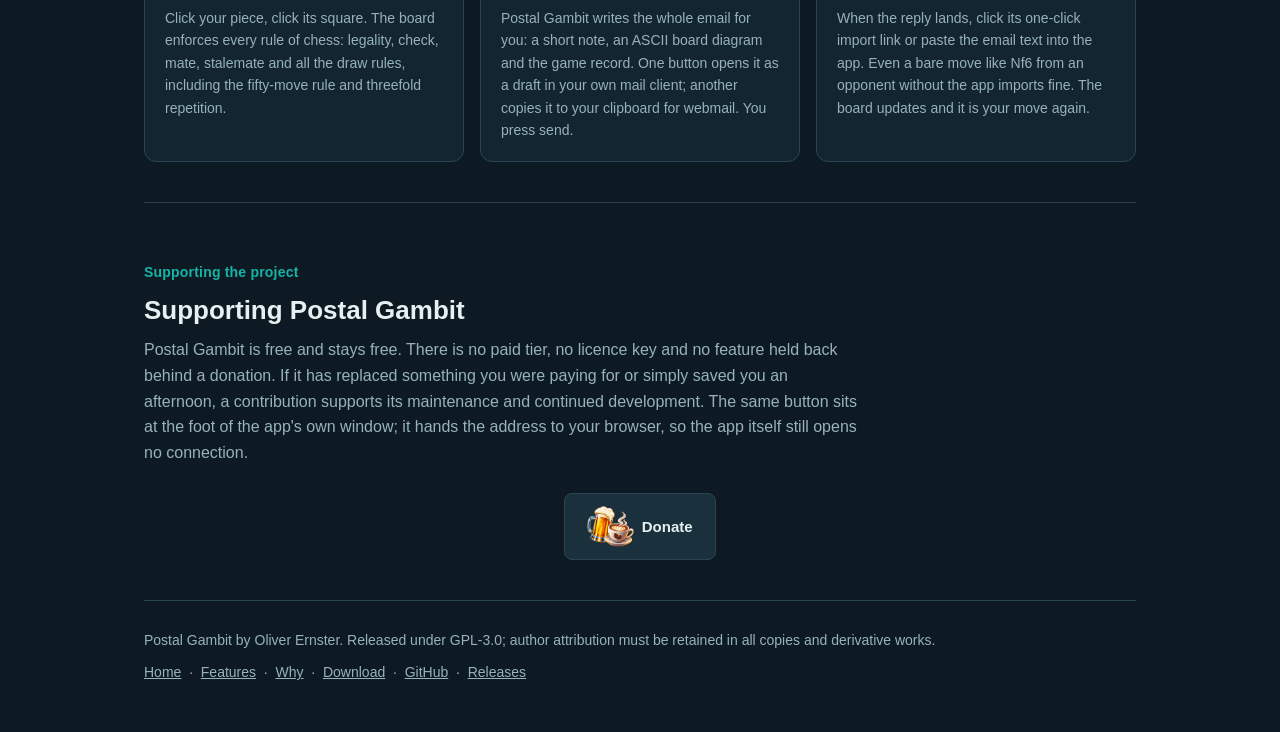
==== commit 274d50b1: "Give each part of the site a page of its own The home page keeps the pitch: the hero, the screenshot" ====
--- a/docs/index.html
+++ b/docs/index.html
@@ -42,26 +42,6 @@
         "author": {"@type": "Person", "name": "Oliver Ernster", "url": "https://github.com/oernster"}
     }
     </script>
-    <script type="application/ld+json">
-    {
-        "@context": "https://schema.org",
-        "@type": "FAQPage",
-        "mainEntity": [
-            {"@type": "Question", "name": "Does my opponent need the app?",
-             "acceptedAnswer": {"@type": "Answer", "text": "No. Every email is readable text. An opponent without the app can reply with a plain move like Nf6 and it imports fine; they just miss the conveniences."}},
-            {"@type": "Question", "name": "What email account do I need?",
-             "acceptedAnswer": {"@type": "Answer", "text": "Any account you already use. Postal Gambit never sends anything itself: it opens a pre-filled draft in your own mail client or copies the email to your clipboard and you press send."}},
-            {"@type": "Question", "name": "What happens if an email gets lost?",
-             "acceptedAnswer": {"@type": "Answer", "text": "Nothing is corrupted. Every email carries the entire game state, so the next one that arrives catches you up. If the two sides ever disagree, the divergence is detected and reported, never silently resolved."}},
-            {"@type": "Question", "name": "Can it stop my opponent cheating?",
-             "acceptedAnswer": {"@type": "Answer", "text": "No. Nothing can. Correspondence chess has always been played on trust. What Postal Gambit guarantees is that every move is legal; whether a human chose it is between you and your friend."}},
-            {"@type": "Question", "name": "Where do my games live?",
-             "acceptedAnswer": {"@type": "Answer", "text": "In plain JSON files under your home directory, one per game, portable and inspectable. Delete the folder and they are gone; copy it and they are backed up."}},
-            {"@type": "Question", "name": "Is it really offline?",
-             "acceptedAnswer": {"@type": "Answer", "text": "Your games and moves never touch the network: only your own mail client sends your email. The app makes exactly one outbound call of its own, checked rather than promised: an anonymous daily ask of GitHub releases for whether a newer version exists, with an update prompt you can download, skip or defer. The test suite forbids network code anywhere else in what you install, the setup program included; it also asserts that single exemption cannot widen."}}
-        ]
-    }
-    </script>
     <link rel="stylesheet" href="site.css"/>
 </head>
 <body>
@@ -72,12 +52,10 @@
             <span>Postal Gambit</span>
         </div>
         <nav class="nav">
-            <a href="#how">How it works</a>
-            <a href="#features">Features</a>
+            <a href="features.html">Features</a>
             <a href="why.html">Why</a>
-            <a href="#faq">FAQ</a>
             <a href="https://github.com/oernster/postal-gambit">GitHub</a>
-            <a href="#download">Download</a>
+            <a href="download.html">Download</a>
         </nav>
     </header>
 
@@ -92,7 +70,7 @@
         </p>
         <p class="switch">Slow, thoughtful chess with a real person. One move a day is a fine pace.</p>
         <div class="cta">
-            <a class="btn primary" href="#download">Download</a>
+            <a class="btn primary" href="download.html">Download</a>
             <a class="btn" href="#how">See how it works</a>
         </div>
         <div class="cue"><b>Free and GPL-3.0</b> &nbsp;·&nbsp; No server &nbsp;·&nbsp; No account
@@ -138,264 +116,6 @@
         </div>
     </section>
 
-    <section class="section" id="email">
-        <h2>The email is the protocol</h2>
-        <p class="lead">Every message a game sends is readable by a human first and a program second.
-            This is roughly what your opponent receives.</p>
-        <div class="sample">
-            <pre>
-Postal Gambit: oliver (White) vs jane (Black)
-
-<b>Move 1 (White): e4</b>
-Your move.
-
-  a b c d e f g h
-8 r n b q k b n r 8
-7 p p p p p p p p 7
-  ...
-
------BEGIN POSTAL GAMBIT v1-----
-Action: move
-From: oliver@example.org
-[the complete game record]
------END POSTAL GAMBIT-----
-
-Import this move with one click:
-<b>[Open this move in Postal Gambit]</b></pre>
-        </div>
-        <p class="shot-cap">The block carries the entire game state, so a lost email never corrupts a
-            game. The wire format is versioned and documented in the repo.</p>
-    </section>
-
-    <section class="section" id="features">
-        <h2>What is included</h2>
-        <p class="lead">Everything a long-running set of postal games needs, nothing a chess website
-            has.</p>
-        <div class="grid">
-            <div class="card">
-                <div class="ico">♟️</div>
-                <h3>Full rules enforcement</h3>
-                <p>Legality, check, mate, stalemate and every draw rule. Promotion, castling and en
-                    passant all handled. You cannot send an illegal move and neither can your
-                    opponent.</p>
-            </div>
-            <div class="card">
-                <div class="ico">📬</div>
-                <h3>One-click import</h3>
-                <p>Every outbound email carries a link that opens the app with the move prefilled, with
-                    the same validation as a paste. The move data travels in the link itself and is
-                    never uploaded anywhere.</p>
-            </div>
-            <div class="card">
-                <div class="ico">🗂️</div>
-                <h3>Any number of games</h3>
-                <p>The list shows whose move it is in each game, with full move history and a short
-                    game code matching the email subject, so a game and its thread line up at a
-                    glance. Multi-select for bulk resign, draw acceptance, delete, take back or
-                    send, each confirmed before anything destructive happens.</p>
-            </div>
-            <div class="card">
-                <div class="ico">↩️</div>
-                <h3>Play now, send when ready</h3>
-                <p>Playing a move sends nothing, so the board is yours to look at afterwards. Send
-                    move writes the email when you are happy with it; until then the move can be
-                    taken back. Both grey out the moment the email leaves for your mail client
-                    or your clipboard, because from that point your opponent may already be
-                    replying to it.</p>
-            </div>
-            <div class="card">
-                <div class="ico">🤝</div>
-                <h3>Invitations, draws, resignation</h3>
-                <p>Starting a game, offering a draw, accepting one and resigning all travel over the
-                    same email format, so the whole game happens in one thread. Accepting an
-                    invitation fills your opponent's reply address automatically from the
-                    message.</p>
-            </div>
-            <div class="card">
-                <div class="ico">🌗</div>
-                <h3>Dark and light themes</h3>
-                <p>A calm dark theme and a classic light board, toggled from the View menu and
-                    remembered between runs.</p>
-            </div>
-            <div class="card">
-                <div class="ico">⌨️</div>
-                <h3>Keyboard-first</h3>
-                <p>The whole app drives from the keyboard, dialogs included: arrow keys everywhere,
-                    Enter and Space both activate and the board plays with the cursor keys. Where
-                    focus is always shows on the thing you can act on, so a control rings while a
-                    list marks the row you are on.</p>
-            </div>
-            <div class="card">
-                <div class="ico">🔒</div>
-                <h3>Private by construction</h3>
-                <p>No accounts, no server and no telemetry. The test suite structurally forbids
-                    network imports everywhere except the one disclosed update-check module, so
-                    your games are plain JSON files in your home directory and nothing about you
-                    ever leaves it.</p>
-            </div>
-            <div class="card">
-                <div class="ico">🚫</div>
-                <h3>No machines</h3>
-                <p>No engine, no analysis, no hints, ever. The product is chess between people; "no
-                    machines" is scope, not a missing feature.</p>
-            </div>
-        </div>
-    </section>
-
-    <section class="section" id="faq">
-        <h2>Questions a chess player actually asks</h2>
-        <p class="lead">Answered plainly. Where the answer is no, we say so.</p>
-        <div class="qa">
-            <div class="item">
-                <p class="q">Does my opponent need the app?</p>
-                <p class="a">No. Every email is readable text. An opponent without the app can reply
-                    with a plain move like Nf6 and it imports fine; they just miss the conveniences.</p>
-            </div>
-            <div class="item">
-                <p class="q">What email account do I need?</p>
-                <p class="a">Any account you already use. Postal Gambit never sends anything itself: it
-                    opens a pre-filled draft in your own mail client or copies the email to your
-                    clipboard and you press send.</p>
-            </div>
-            <div class="item">
-                <p class="q">What happens if an email gets lost?</p>
-                <p class="a">Nothing is corrupted. Every email carries the entire game state, so the
-                    next one that arrives catches you up. If the two sides ever disagree, the divergence
-                    is detected and reported, never silently resolved.</p>
-            </div>
-            <div class="item">
-                <p class="q">Can it stop my opponent cheating?</p>
-                <p class="a">No. Nothing can. Correspondence chess has always been played on trust.
-                    What Postal Gambit guarantees is that every move is legal; whether a human chose it
-                    is between you and your friend.</p>
-            </div>
-            <div class="item">
-                <p class="q">Where do my games live?</p>
-                <p class="a">In plain JSON files under your home directory, one per game, portable and
-                    inspectable. Delete the folder and they are gone; copy it and they are backed
-                    up.</p>
-            </div>
-            <div class="item">
-                <p class="q">Is it really offline?</p>
-                <p class="a">Your games and moves never touch the network: only your own mail
-                    client sends your email. The app makes exactly one outbound call of its own,
-                    checked rather than promised: an anonymous daily ask of GitHub releases for
-                    whether a newer version exists, with an update prompt you can download, skip
-                    or defer. The test suite forbids network code anywhere else in what you
-                    install, the setup program included; it also asserts that single
-                    exemption cannot widen.</p>
-            </div>
-        </div>
-    </section>
-
-    <section class="section" id="built">
-        <h2>Built to be trusted</h2>
-        <p class="lead">A small app with a strict engineering bar, because a years-long game deserves
-            software that will not lose it.</p>
-        <div class="grid">
-            <div class="card">
-                <div class="ico">✅</div>
-                <h3>Tested to the last line</h3>
-                <p>The core logic carries a 100% test-coverage gate, as does the part of the
-                    Windows setup program that touches your machine. The build fails if a single
-                    untested line lands.</p>
-            </div>
-            <div class="card">
-                <div class="ico">🧱</div>
-                <h3>Architecture that holds</h3>
-                <p>A clean layered core whose boundaries are enforced by automated structural tests,
-                    including the rule that no network code can creep into anything you install,
-                    the setup program included.</p>
-            </div>
-            <div class="card">
-                <div class="ico">📜</div>
-                <h3>A versioned wire format</h3>
-                <p>The email format is specified, versioned and frozen once released, with conformance
-                    tests mirroring the spec section by section. Your games outlive any one version of
-                    the app.</p>
-            </div>
-            <div class="card">
-                <div class="ico">🪶</div>
-                <h3>Open and forkable</h3>
-                <p>GPL-3.0 with the full source on GitHub. If it ever stalls, anyone can read it, fork
-                    it or carry it on. Your games are plain files either way.</p>
-            </div>
-        </div>
-        <div class="stack">
-            <span class="chip">Python and PySide6</span>
-            <span class="chip">python-chess rules core</span>
-            <span class="chip">Local JSON, no database</span>
-            <span class="chip">Games never touch the network</span>
-            <span class="chip">GPL-3.0</span>
-        </div>
-    </section>
-
-    <section class="section" id="promise">
-        <h2>A quiet promise</h2>
-        <p class="lead">Some things Postal Gambit will not do, on purpose.</p>
-        <ul class="promise-list">
-            <li><b>No engines.</b> Not optional, not later. Chess between people.</li>
-            <li><b>No server.</b> Your games live on your machine and travel in your email.</li>
-            <li><b>No account.</b> There is nothing to sign up for and nothing to be locked out of.</li>
-            <li><b>No telemetry.</b> Nothing about you or your games ever leaves your machine.
-                The app's one outbound call is an anonymous daily ask of GitHub releases for
-                whether a newer version exists; it carries nothing and downloads nothing without
-                you choosing it.</li>
-        </ul>
-    </section>
-
-    <section class="section" id="download">
-        <span class="eyebrow">Get Postal Gambit</span>
-        <h2>Download Postal Gambit</h2>
-        <p class="lead">Pick your platform and you have the newest release. Free and GPL-3.0; local-first,
-            so your games and your email stay on your own machine.
-            A commercial licence for my own code is also available, separately from the open-source licence: see <a href="https://ernster.dev/commercial-licensing.html">commercial licensing</a>.</p>
-        <span class="dl-version" id="dl-version">Version <!--VERSION-->1.3.1<!--/VERSION--></span>
-        <div class="downloads">
-            <div class="dl-card">
-                <div class="ico">🪟</div>
-                <h3>Windows</h3>
-                <p class="req">Windows 10 or 11, 64-bit</p>
-                <a class="btn primary"
-                   href="https://github.com/oernster/postal-gambit/releases/latest/download/PostalGambitSetup.exe">Download
-                    for Windows</a>
-                <p class="meta" data-asset="PostalGambitSetup.exe">Setup program (.exe)</p>
-                <p class="meta">Windows may show a SmartScreen warning when you run this: <a href="/windows-smartscreen.html">here's why</a>.</p>
-                <p class="how">Run the setup: it installs per-user, so no administrator rights are
-                    needed. If Postal Gambit is already running it offers to close it for you. It
-                    shows you what it is doing while it works.</p>
-            </div>
-            <div class="dl-card">
-                <div class="ico">🍎</div>
-                <h3>macOS</h3>
-                <p class="req">Apple Silicon (M1 or later)</p>
-                <a class="btn primary"
-                   href="https://github.com/oernster/postal-gambit/releases/latest/download/postal-gambit.dmg">Download
-                    for macOS</a>
-                <p class="meta" data-asset="postal-gambit.dmg">Disk image (.dmg)</p>
-                <p class="how">Open the DMG and drag Postal Gambit into Applications.</p>
-            </div>
-            <div class="dl-card">
-                <div class="ico">🐧</div>
-                <h3>Linux</h3>
-                <p class="req">Any distribution with Flatpak</p>
-                <a class="btn primary"
-                   href="https://github.com/oernster/postal-gambit/releases/latest/download/postal-gambit.flatpak">Download
-                    for Linux</a>
-                <p class="meta" data-asset="postal-gambit.flatpak">Flatpak bundle (.flatpak)</p>
-                <p class="how">Install with <code>flatpak install --user postal-gambit.flatpak</code>.</p>
-            </div>
-        </div>
-        <p class="dl-links">
-            <a id="dl-whats-new" href="https://github.com/oernster/postal-gambit/releases/latest">What is
-                new in this release</a>
-            &nbsp;·&nbsp;
-            <a href="https://github.com/oernster/postal-gambit/releases">All releases</a>
-            &nbsp;·&nbsp;
-            <a href="https://github.com/oernster/postal-gambit">Source on GitHub</a>
-        </p>
-    </section>
-
     <section class="section" id="support">
         <span class="eyebrow">Supporting the project</span>
         <h2>Supporting Postal Gambit</h2>
@@ -416,41 +136,19 @@
         <span>Postal Gambit by Oliver Ernster. Released under GPL-3.0; author attribution must be
             retained in all copies and derivative works.</span>
         <span>
+            <a href="./">Home</a>
+            &nbsp;·&nbsp;
+            <a href="features.html">Features</a>
+            &nbsp;·&nbsp;
+            <a href="why.html">Why</a>
+            &nbsp;·&nbsp;
+            <a href="download.html">Download</a>
+            &nbsp;·&nbsp;
             <a href="https://github.com/oernster/postal-gambit">GitHub</a>
             &nbsp;·&nbsp;
             <a href="https://github.com/oernster/postal-gambit/releases">Releases</a>
         </span>
     </footer>
 </div>
-<script>
-    // The download buttons never go stale: each points at GitHub's releases/latest/download
-    // redirect, which always serves the newest release's asset (the asset names are version-free
-    // by design). This script only decorates the page with live details: the version chip and
-    // each installer's size, fetched from the GitHub API. If the call fails (offline,
-    // rate-limited, no release yet), the static text above stands on its own: the version
-    // chip is stamped from the VERSION file by stamp_version.py at the repository root.
-    (function () {
-        var api = "https://api.github.com/repos/oernster/postal-gambit/releases/latest";
-        fetch(api).then(function (r) {
-            if (!r.ok) { throw new Error("release lookup failed"); }
-            return r.json();
-        }).then(function (rel) {
-            var version = (rel.tag_name || "").replace(/^v/, "");
-            if (version) {
-                document.getElementById("dl-version").textContent = "Version " + version;
-            }
-            if (rel.html_url) {
-                document.getElementById("dl-whats-new").href = rel.html_url;
-            }
-            (rel.assets || []).forEach(function (asset) {
-                var meta = document.querySelector('[data-asset="' + asset.name + '"]');
-                if (meta && asset.size) {
-                    var mb = (asset.size / (1024 * 1024)).toFixed(1);
-                    meta.textContent = meta.textContent + " · " + mb + " MB";
-                }
-            });
-        }).catch(function () { /* The static page already says everything essential. */ });
-    })();
-</script>
 </body>
 </html>
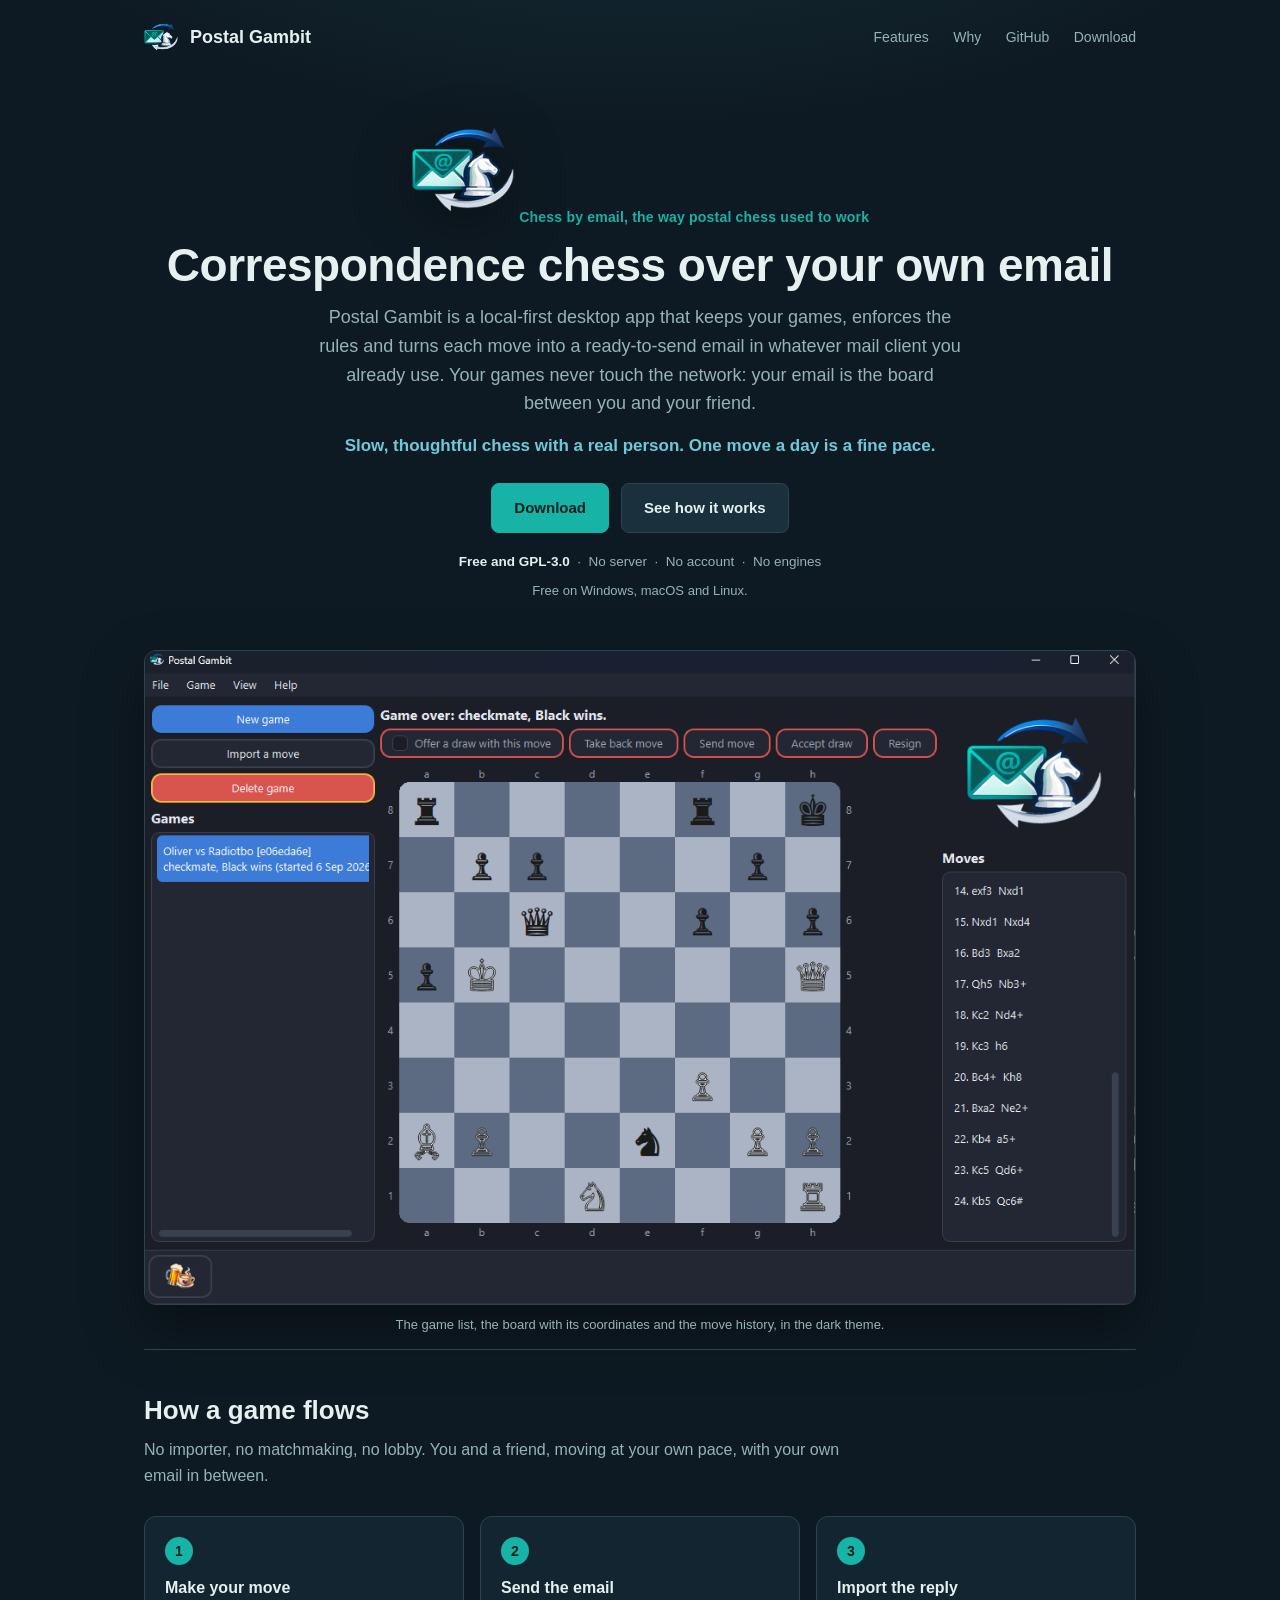
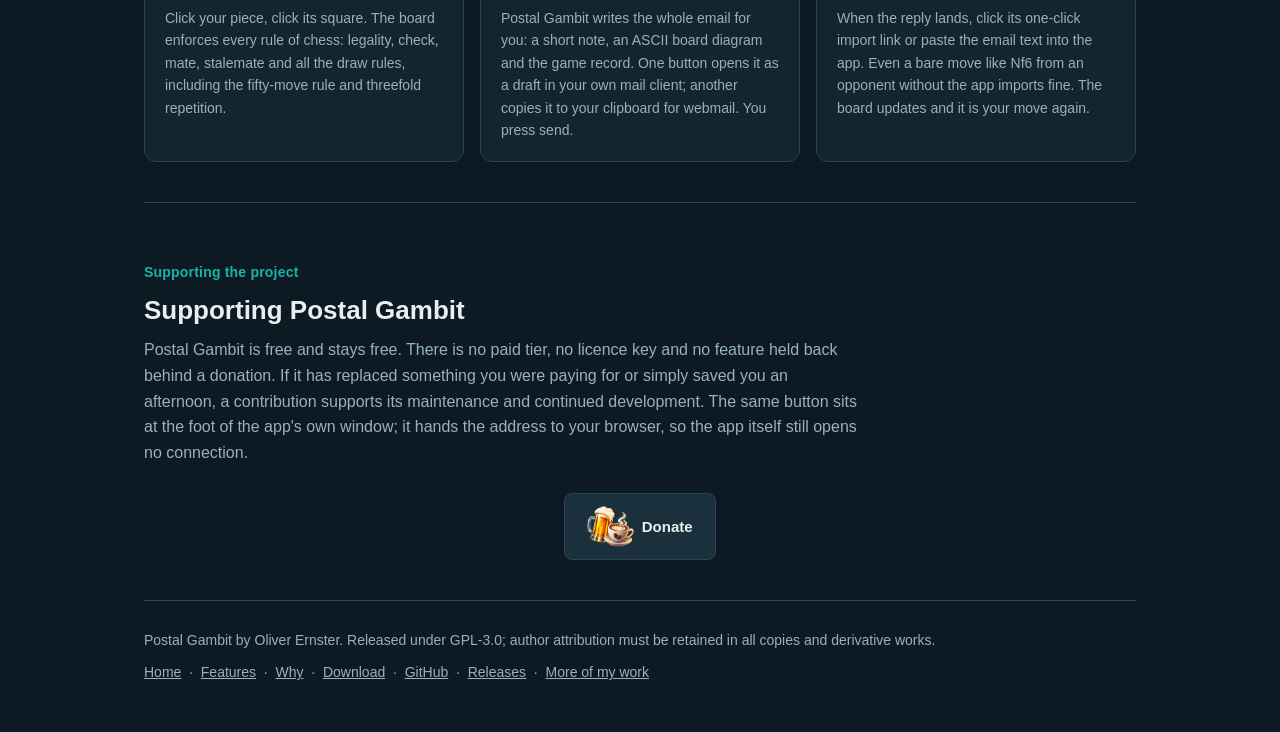
==== commit 85d99586: "Link the rest of my work from every footer Every page's footer now ends with More of my work, leadin" ====
--- a/docs/index.html
+++ b/docs/index.html
@@ -147,6 +147,8 @@
             <a href="https://github.com/oernster/postal-gambit">GitHub</a>
             &nbsp;·&nbsp;
             <a href="https://github.com/oernster/postal-gambit/releases">Releases</a>
+            &nbsp;·&nbsp;
+            <a href="https://ernster.dev">More of my work</a>
         </span>
     </footer>
 </div>
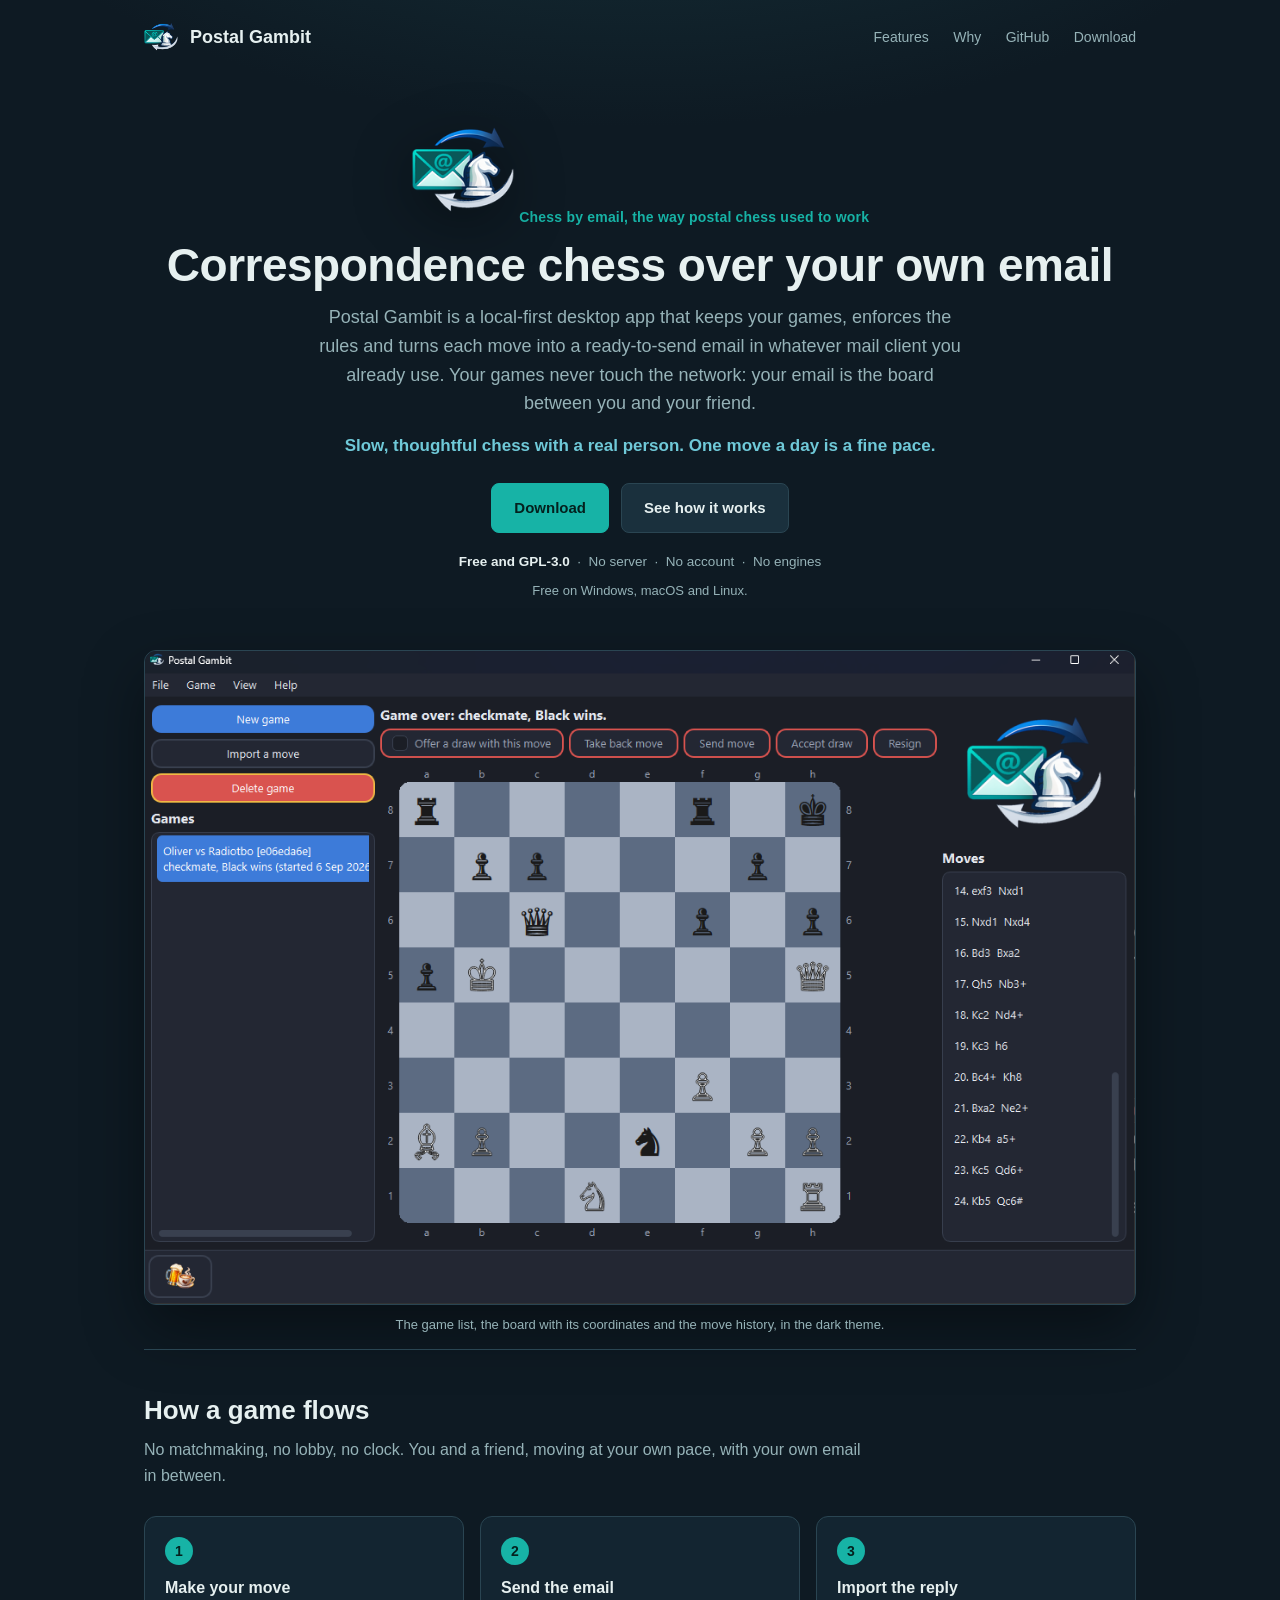
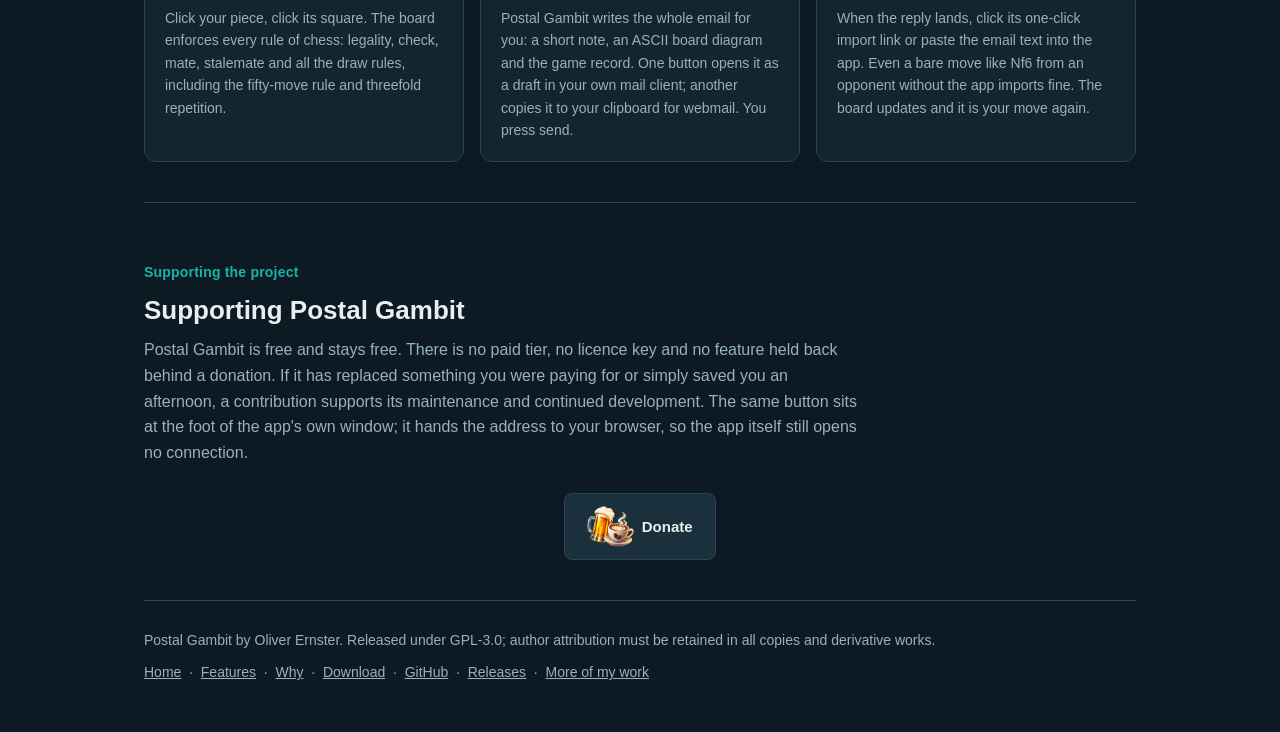
==== commit a63448ef: "Bump the minor version and bring the docs and site in line with the code The development and archite" ====
--- a/docs/index.html
+++ b/docs/index.html
@@ -42,7 +42,7 @@
         "author": {"@type": "Person", "name": "Oliver Ernster", "url": "https://github.com/oernster"}
     }
     </script>
-    <link rel="stylesheet" href="site.css"/>
+    <link rel="stylesheet" href="site.css?v=262a3fd9d0"/>
 </head>
 <body>
 <div class="wrap">
@@ -89,7 +89,7 @@
 
     <section class="section" id="how">
         <h2>How a game flows</h2>
-        <p class="lead">No importer, no matchmaking, no lobby. You and a friend, moving at your own
+        <p class="lead">No matchmaking, no lobby, no clock. You and a friend, moving at your own
             pace, with your own email in between.</p>
         <div class="steps">
             <div class="step">
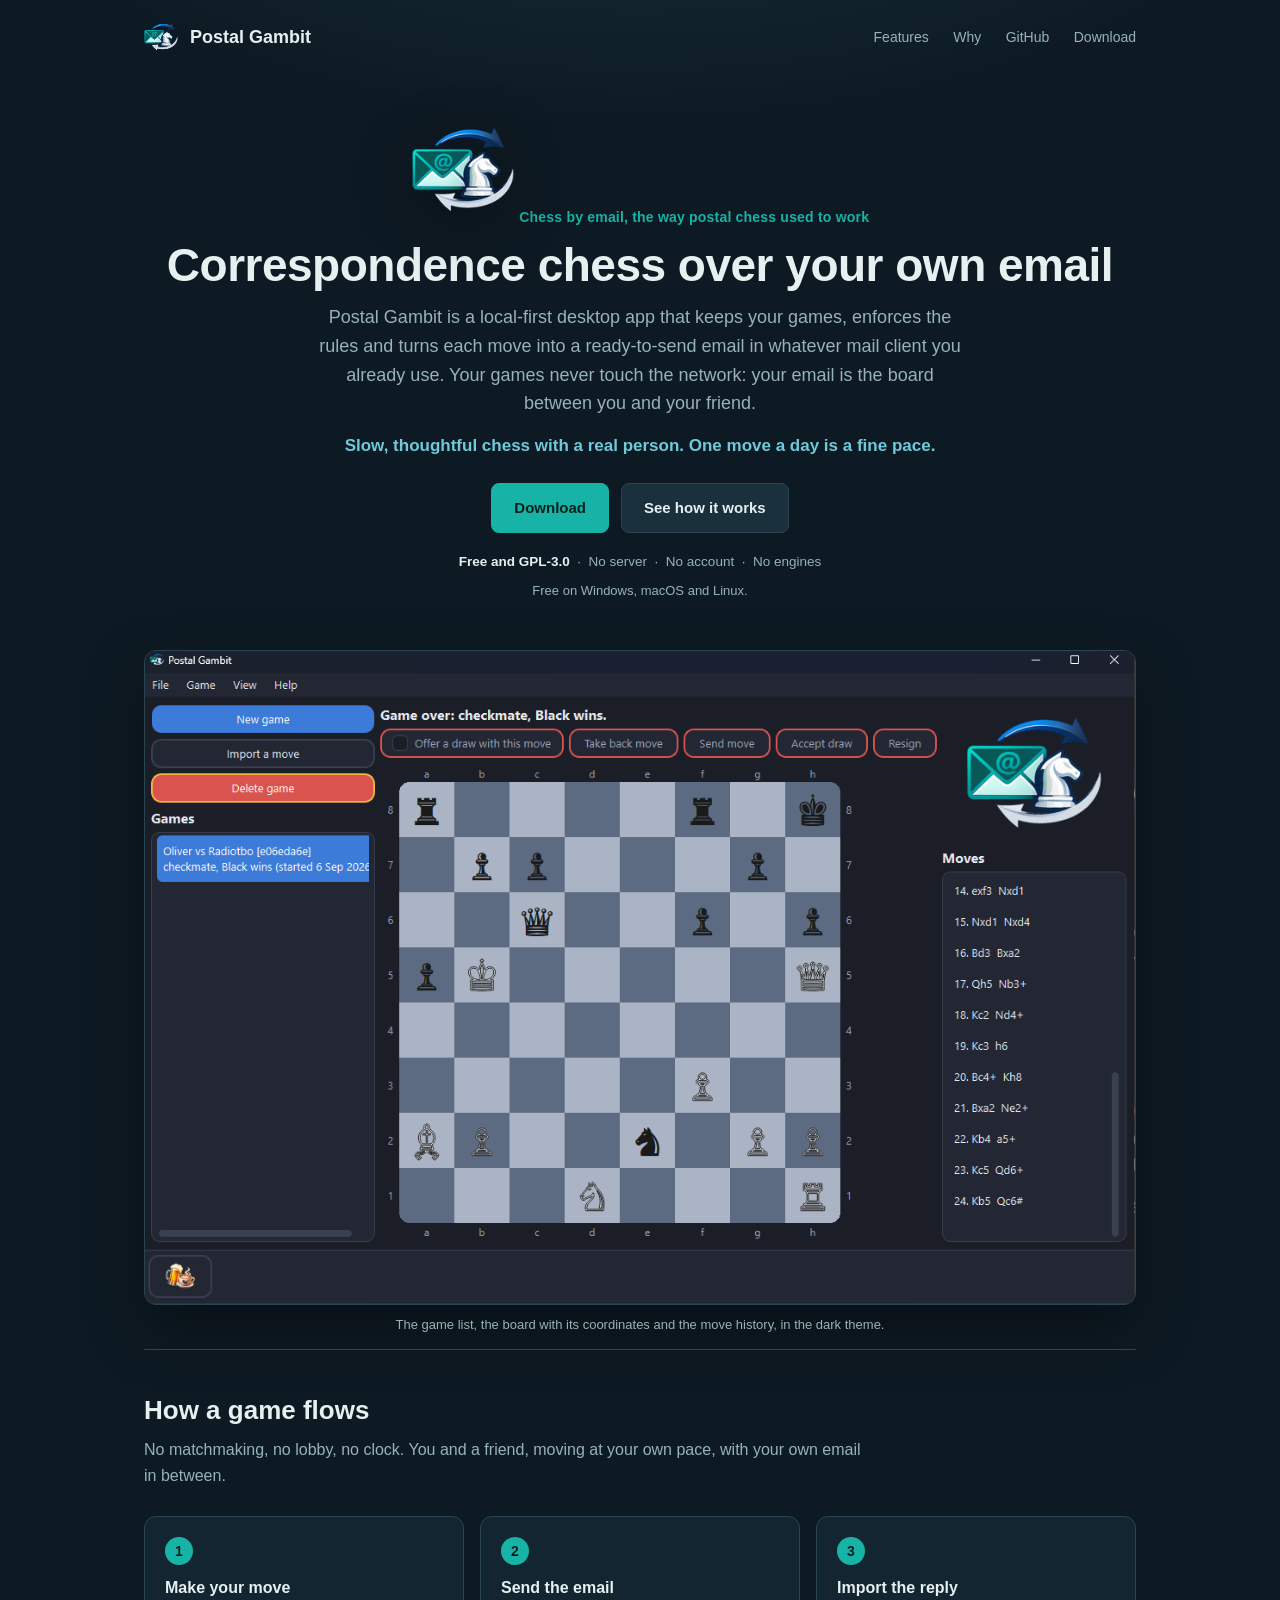
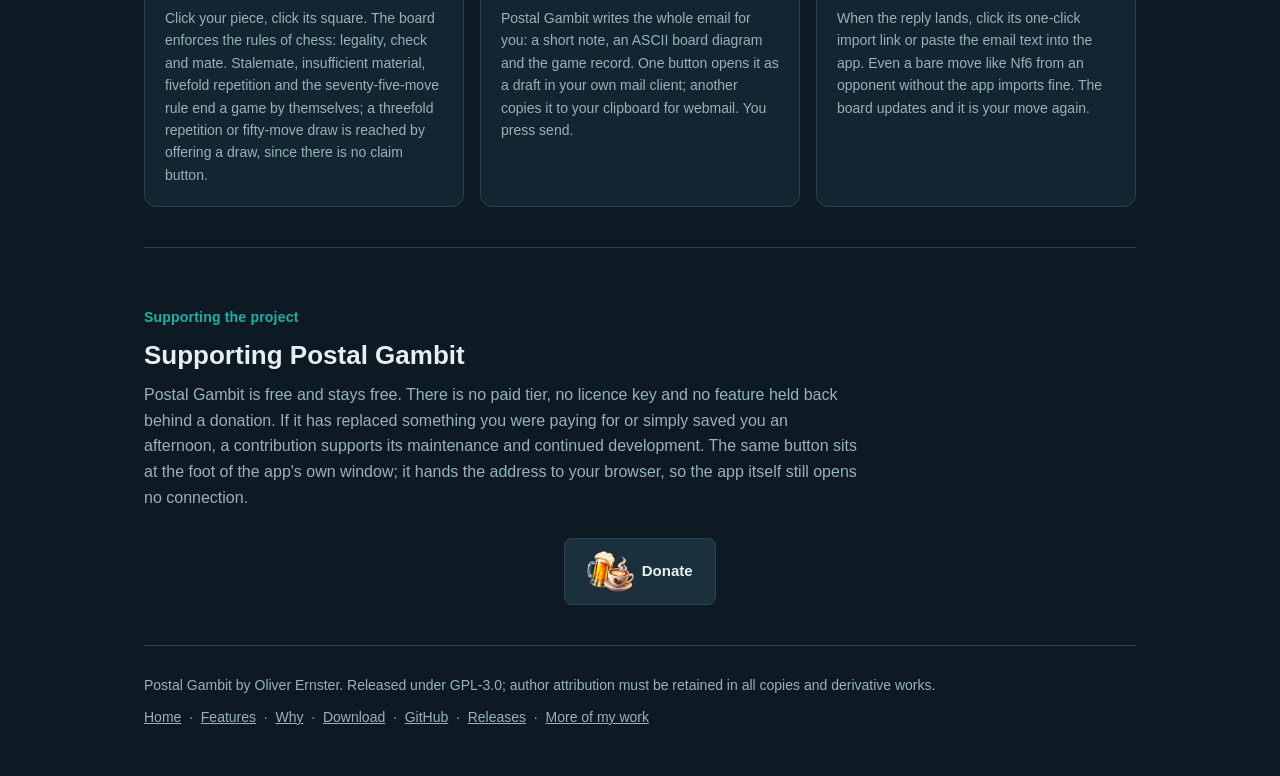
==== commit 238ca838: "Bump the minor version and correct the site's draw-rule claims The site now names the draws the boar" ====
--- a/docs/index.html
+++ b/docs/index.html
@@ -95,9 +95,10 @@
             <div class="step">
                 <span class="n">1</span>
                 <h3>Make your move</h3>
-                <p>Click your piece, click its square. The board enforces every rule of chess: legality,
-                    check, mate, stalemate and all the draw rules, including the fifty-move rule and
-                    threefold repetition.</p>
+                <p>Click your piece, click its square. The board enforces the rules of chess: legality,
+                    check and mate. Stalemate, insufficient material, fivefold repetition and the
+                    seventy-five-move rule end a game by themselves; a threefold repetition or
+                    fifty-move draw is reached by offering a draw, since there is no claim button.</p>
             </div>
             <div class="step">
                 <span class="n">2</span>
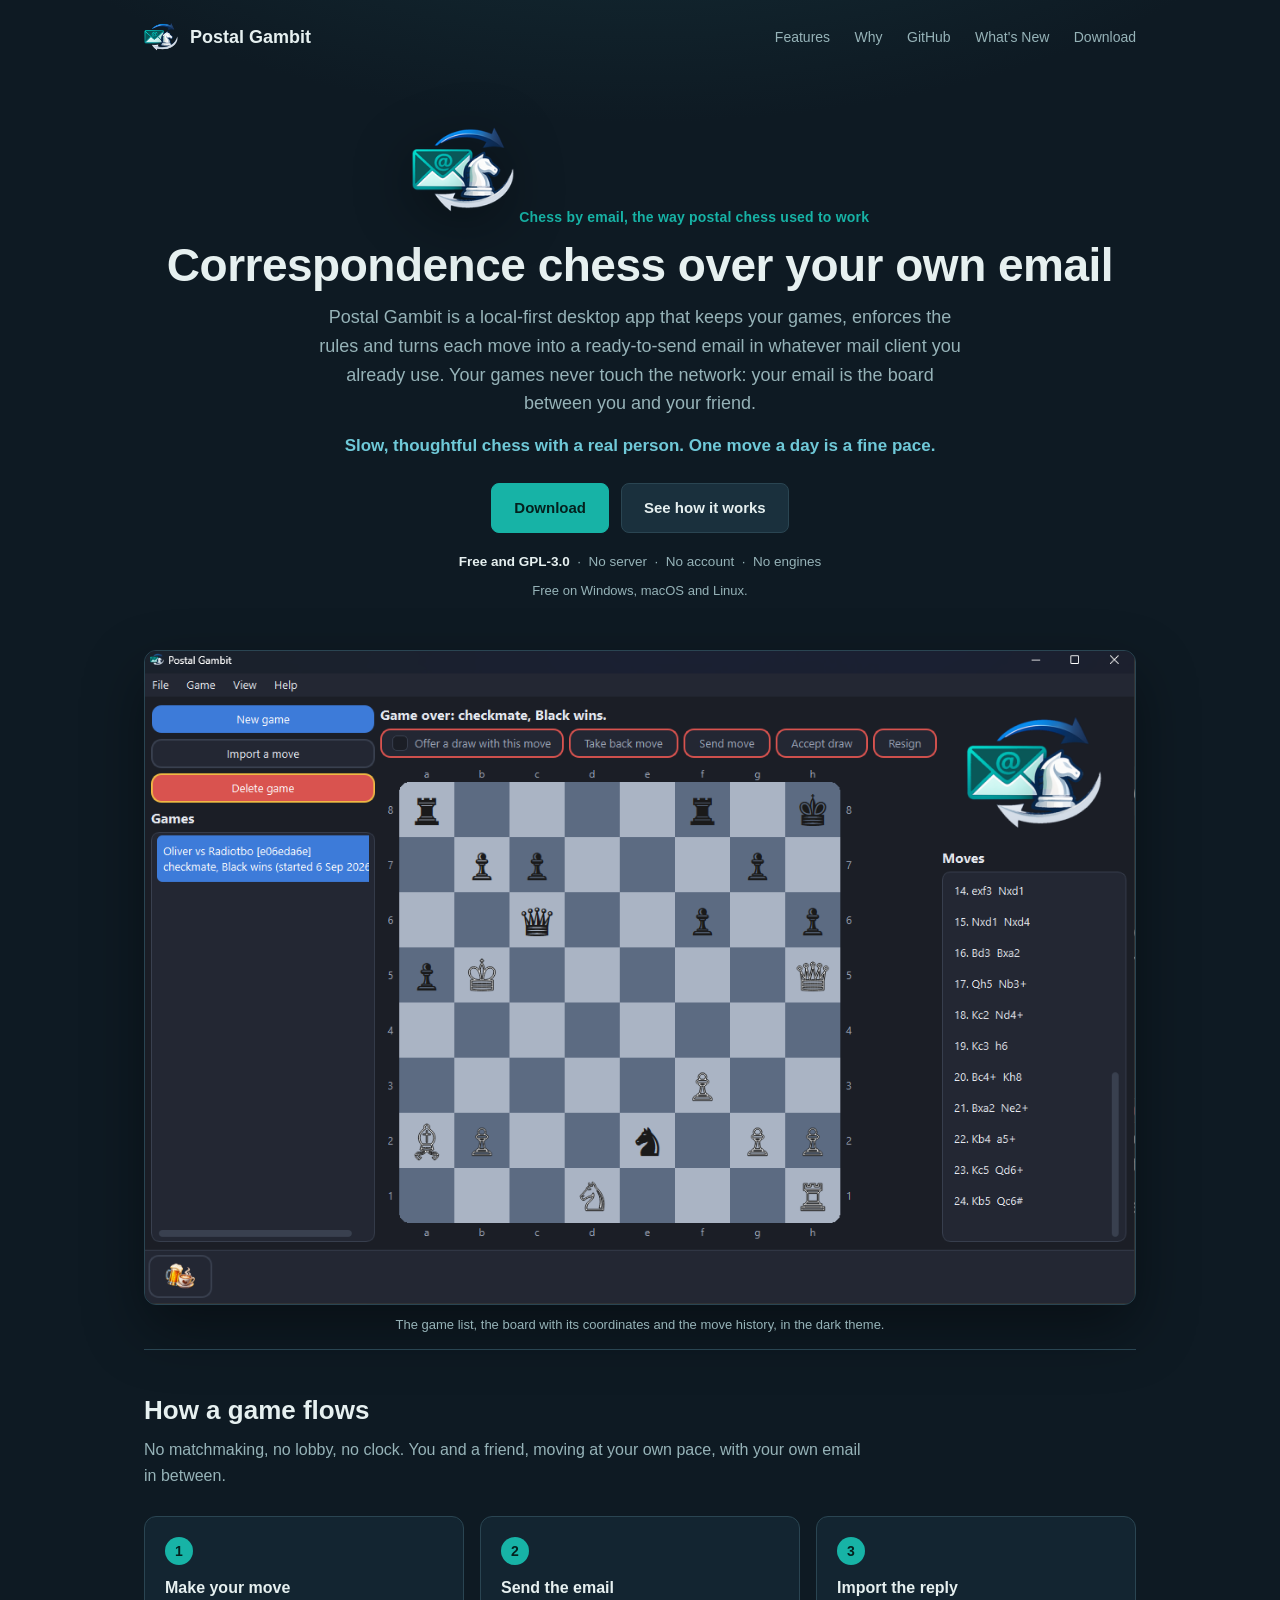
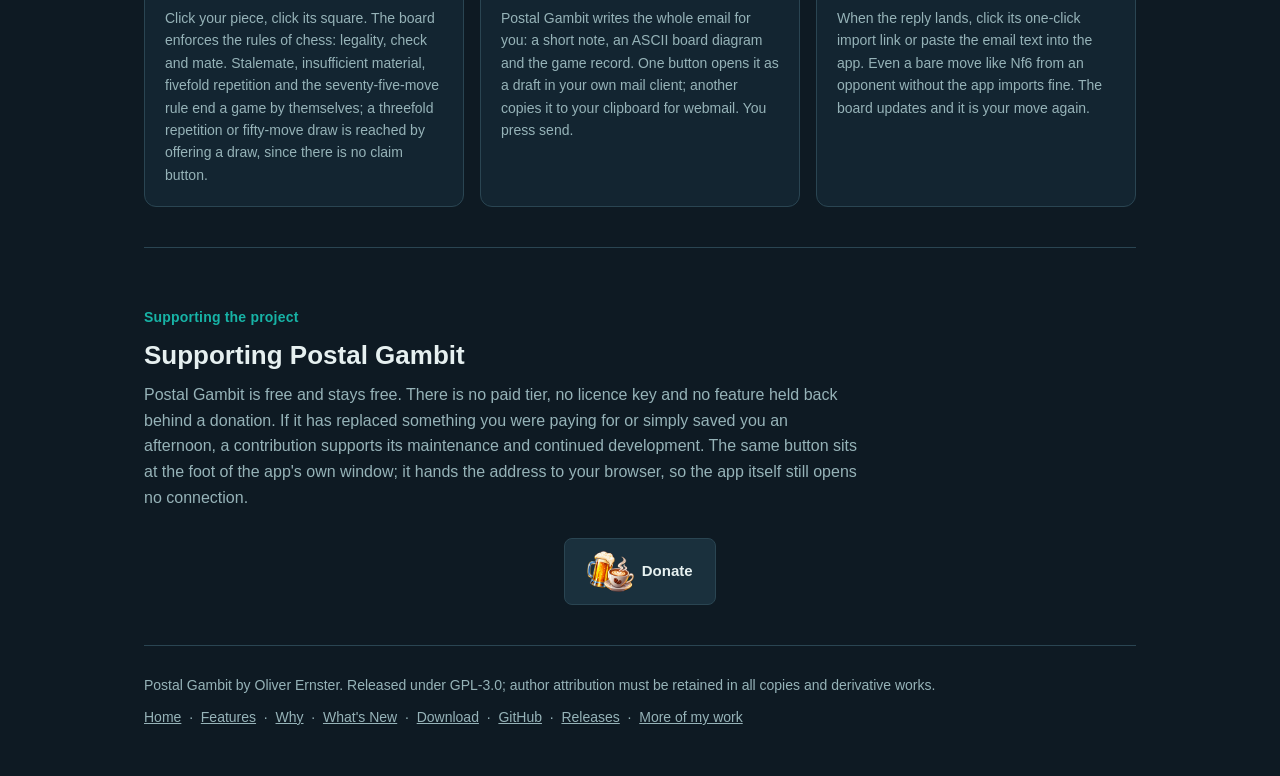
==== commit ef5cae61: "Add a What's New page to the site One entry per published release, newest first, with no dates. Ever" ====
--- a/docs/index.html
+++ b/docs/index.html
@@ -42,7 +42,9 @@
         "author": {"@type": "Person", "name": "Oliver Ernster", "url": "https://github.com/oernster"}
     }
     </script>
-    <link rel="stylesheet" href="site.css?v=262a3fd9d0"/>
+    <link rel="stylesheet" href="site.css?v=8a8b7ff334"/>
+<script>window.goatcounter = {path: function (p) { return location.host + p }}</script>
+<script data-goatcounter="https://oernster.goatcounter.com/count" async src="https://gc.zgo.at/count.js"></script>
 </head>
 <body>
 <div class="wrap">
@@ -55,6 +57,7 @@
             <a href="features.html">Features</a>
             <a href="why.html">Why</a>
             <a href="https://github.com/oernster/postal-gambit">GitHub</a>
+            <a href="whats-new.html">What's New</a>
             <a href="download.html">Download</a>
         </nav>
     </header>
@@ -143,6 +146,8 @@
             &nbsp;·&nbsp;
             <a href="why.html">Why</a>
             &nbsp;·&nbsp;
+            <a href="whats-new.html">What's New</a>
+            &nbsp;·&nbsp;
             <a href="download.html">Download</a>
             &nbsp;·&nbsp;
             <a href="https://github.com/oernster/postal-gambit">GitHub</a>
--- a/docs/site.css
+++ b/docs/site.css
@@ -351,6 +351,36 @@
     background: var(--bg-elev);
 }
 
+/* What's new: one card per release, newest first, each led by its version in a pill. */
+.releases {
+    display: grid;
+    gap: 16px;
+}
+
+.ver-tag {
+    display: inline-block;
+    font-size: 13px;
+    font-weight: 600;
+    color: var(--brand);
+    border: 1px solid var(--border);
+    border-radius: 999px;
+    padding: 2px 12px;
+    background: var(--bg-elev-2);
+}
+
+.release h3 { margin: 12px 0 8px; }
+
+.release ul {
+    margin: 0;
+    padding-left: 20px;
+    color: var(--text-dim);
+    font-size: 14px;
+}
+
+.release li + li { margin-top: 6px; }
+
+.releases-more { margin-top: 32px; }
+
 /* Download */
 .dl-version {
     display: inline-block;
